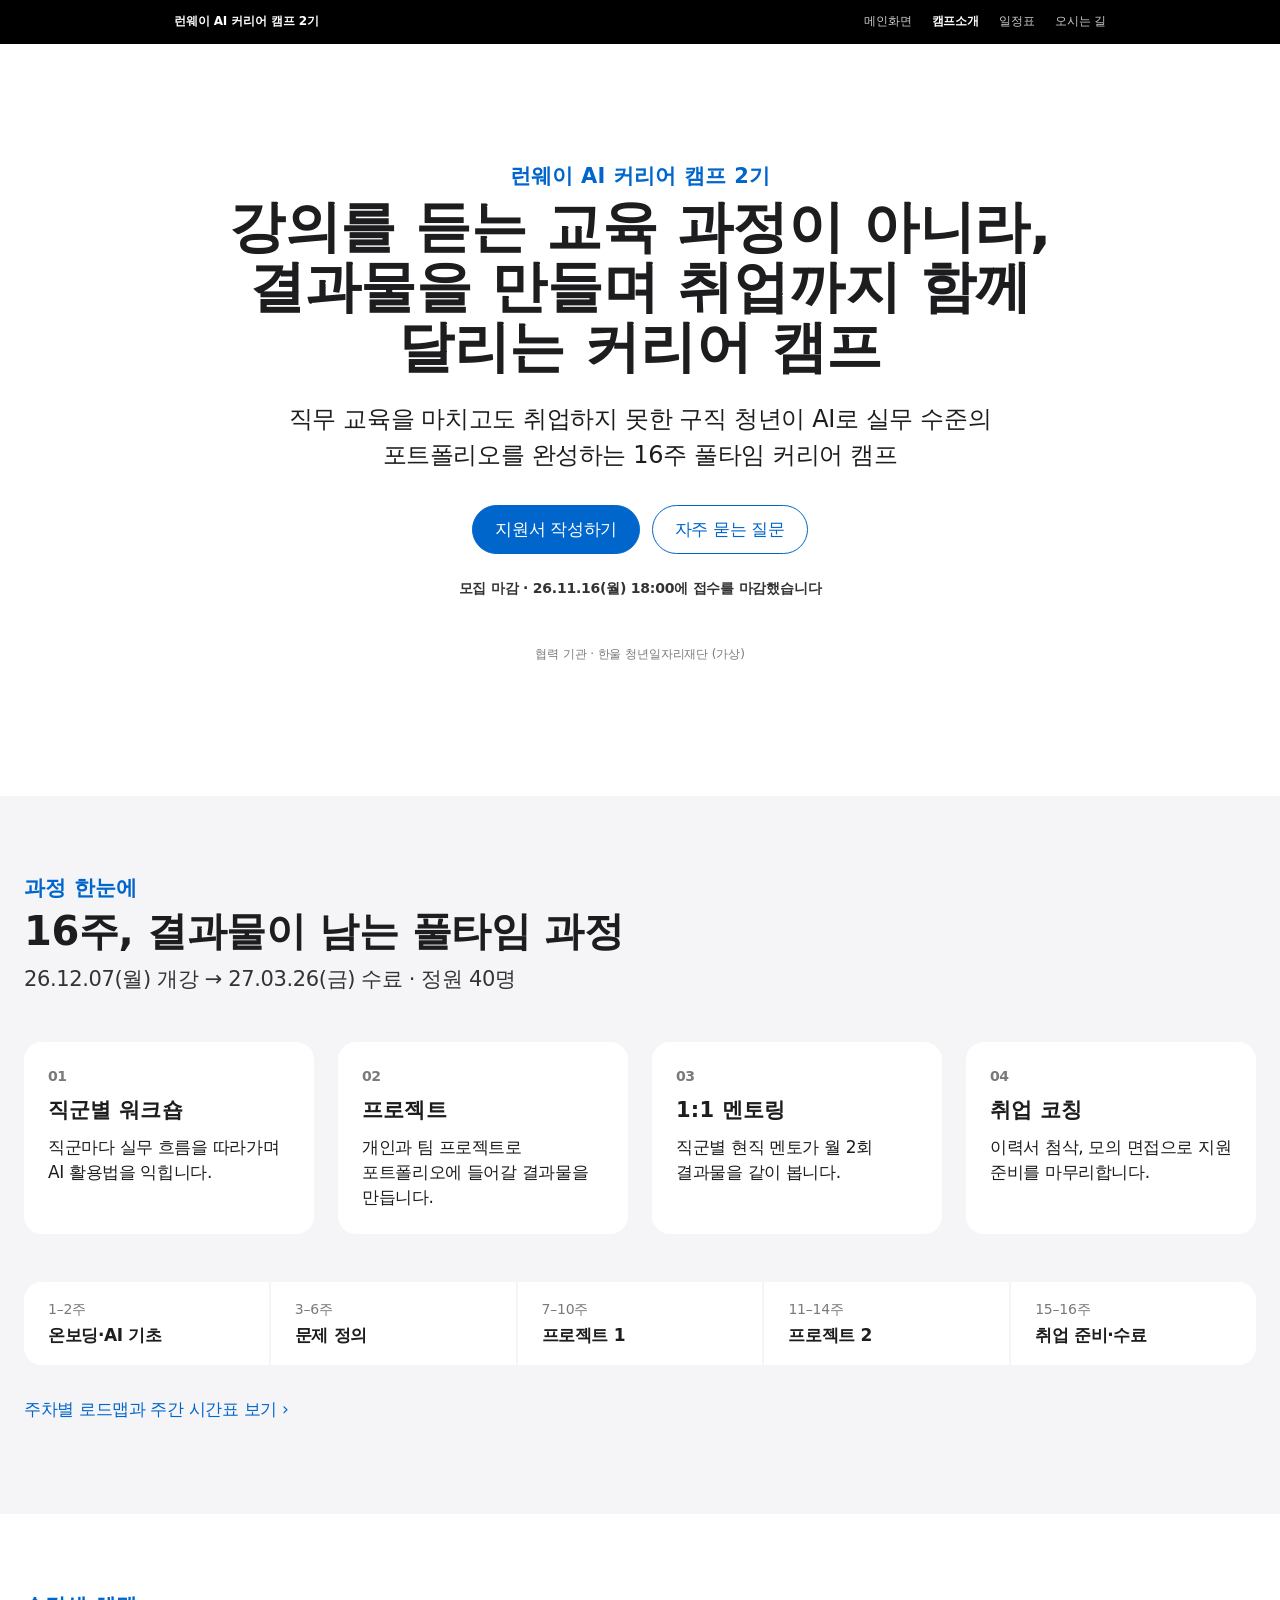
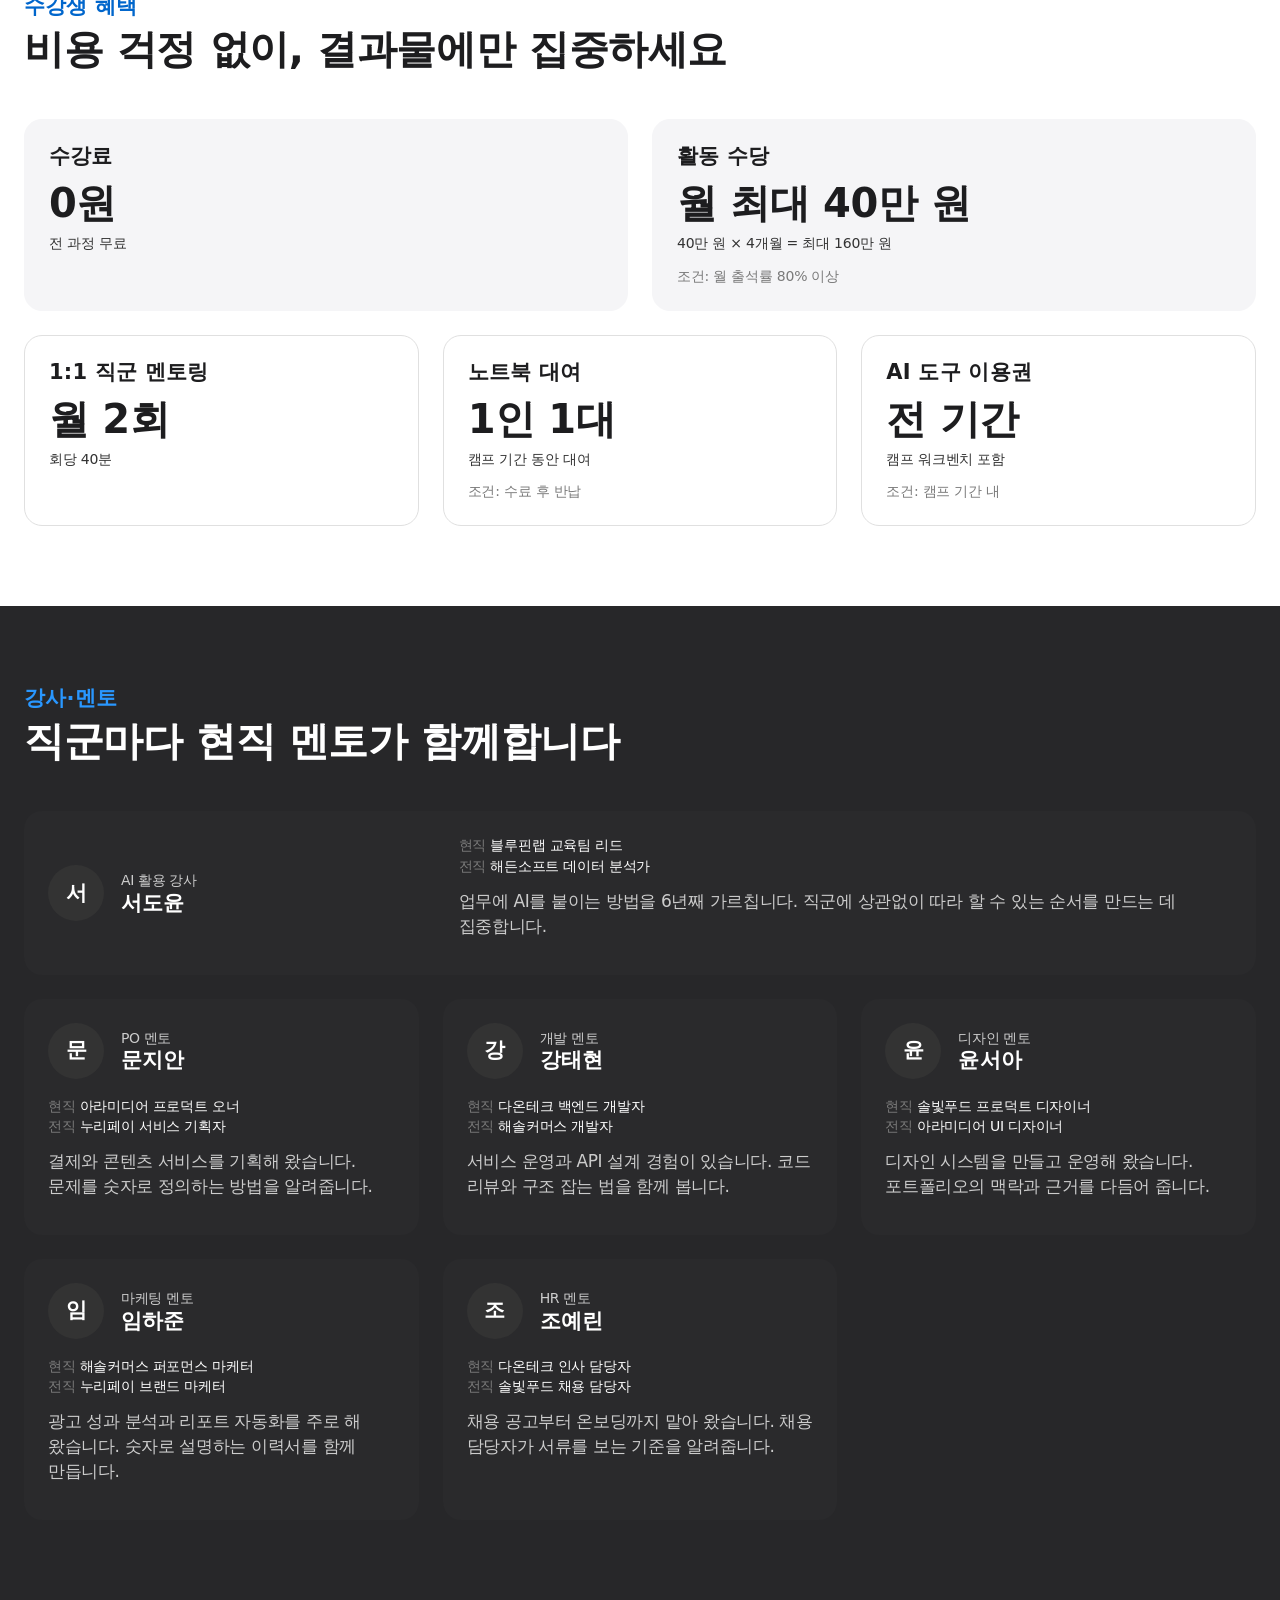
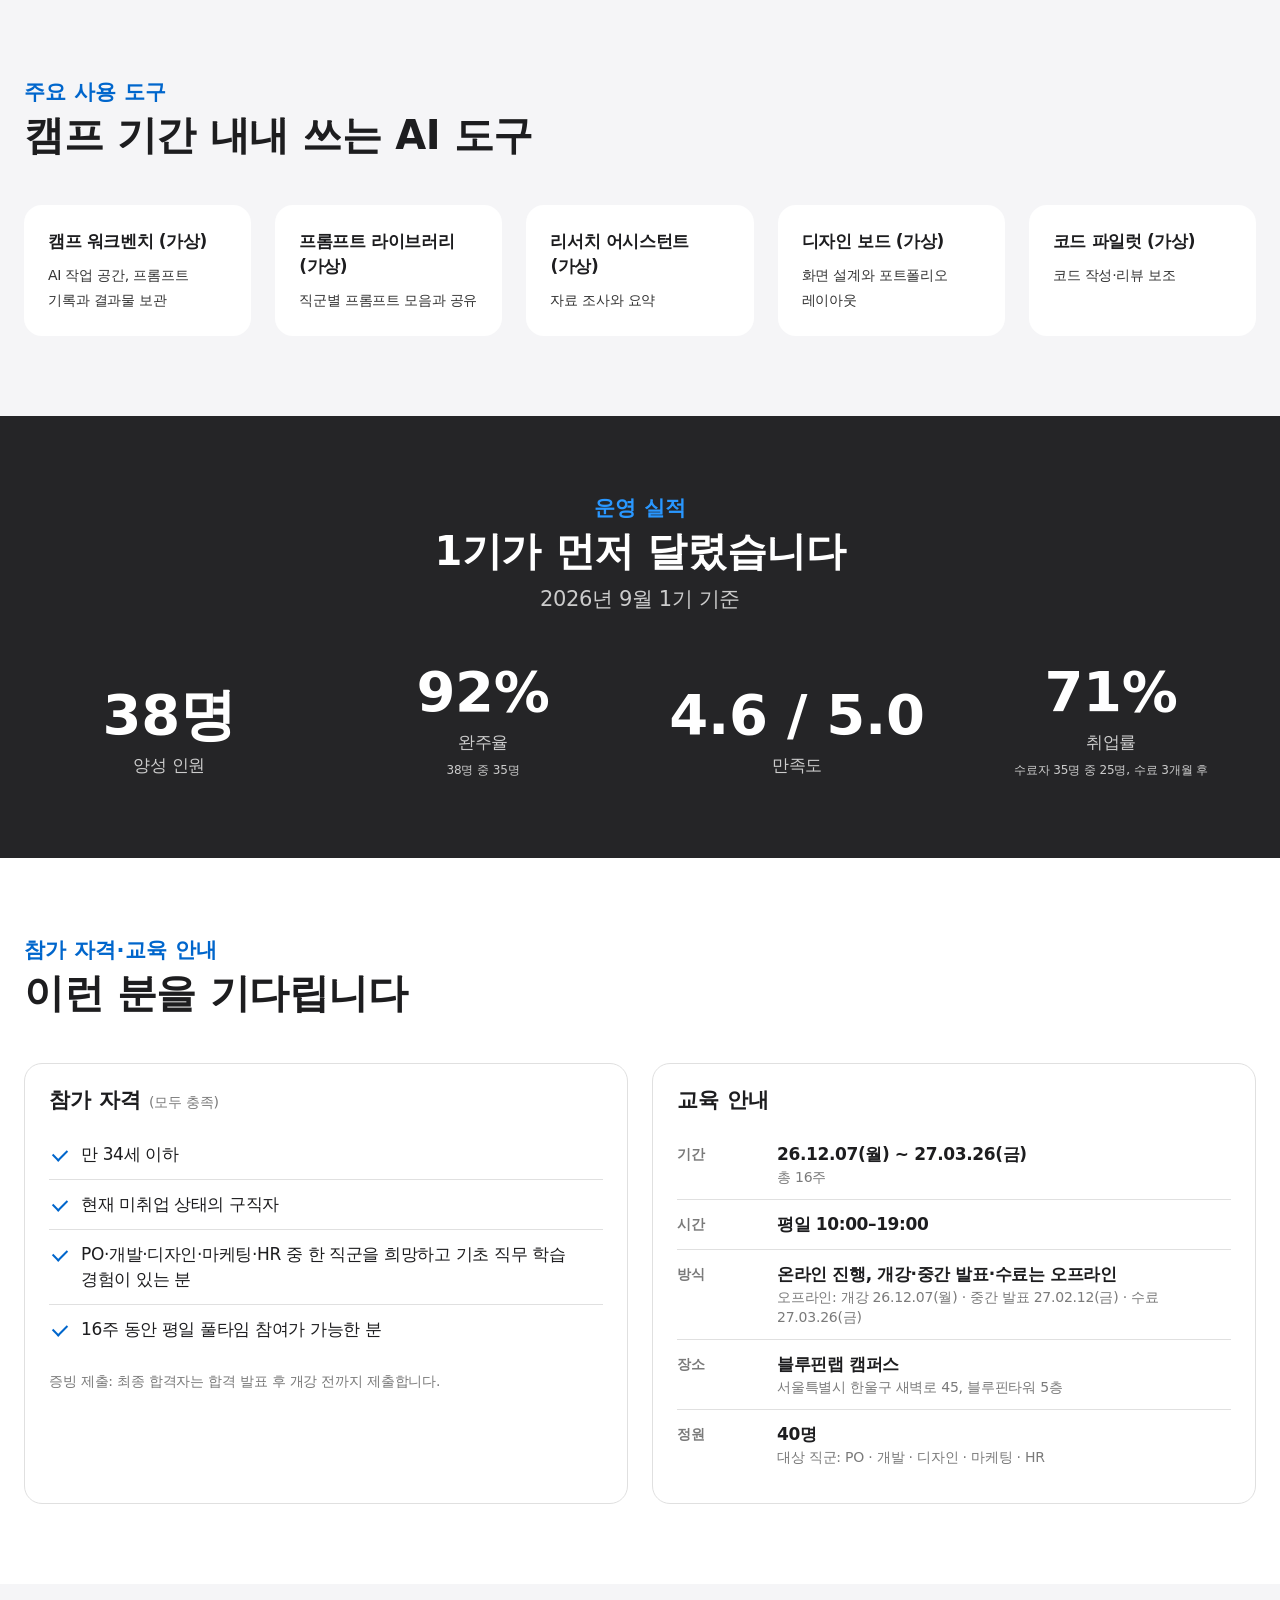
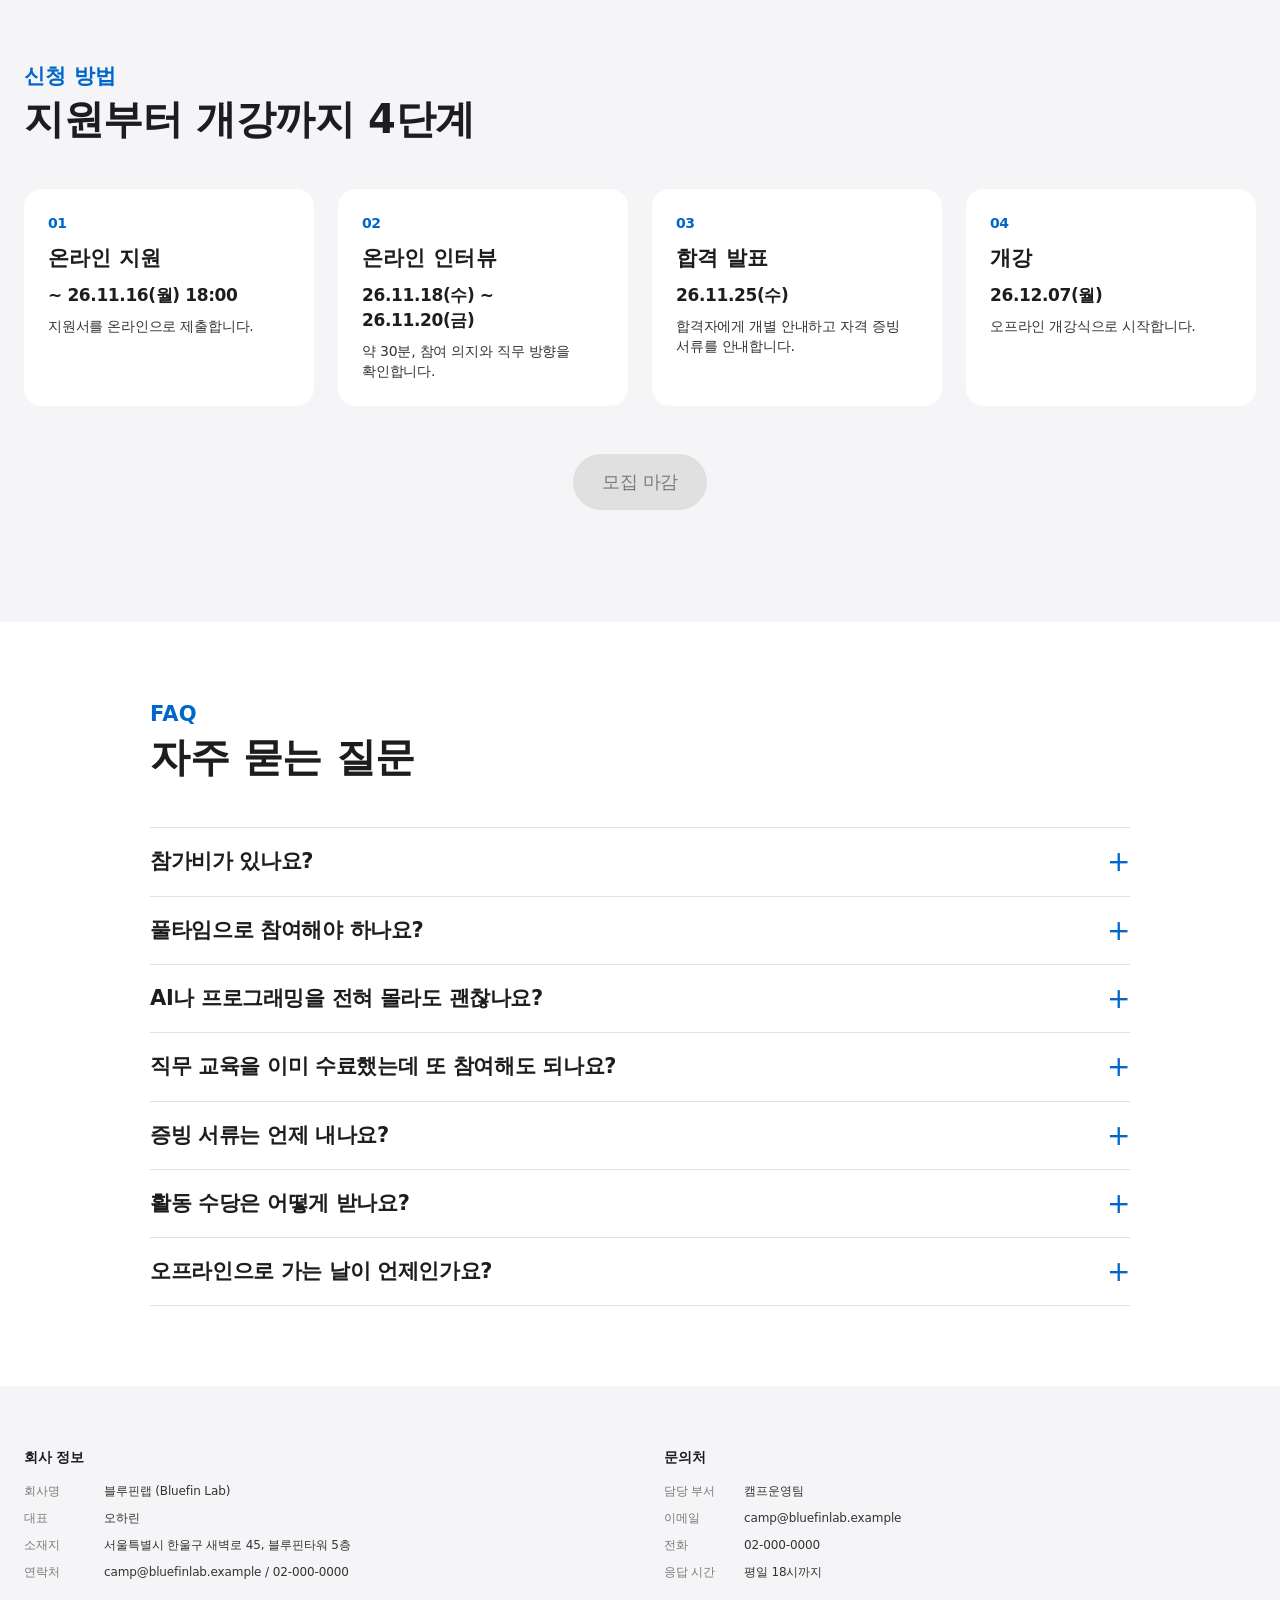
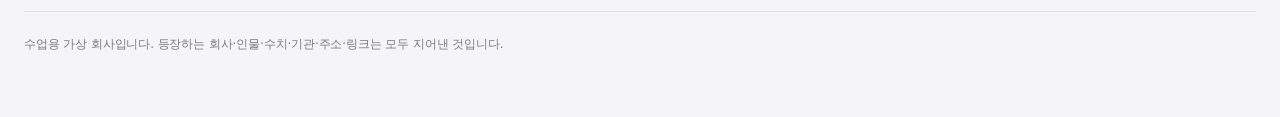
==== about/index.html @ 73a0c6b4 "feat: 캠프소개 페이지 추가 - about/index.html, css/about.css, js/about.js - 문구·날짜·숫자는 content/data.js(company" ====
<!doctype html>
<html lang="ko">
<head>
  <meta charset="utf-8">
  <meta name="viewport" content="width=device-width, initial-scale=1">
  <title>캠프소개 | 런웨이 AI 커리어 캠프 2기</title>
  <meta name="description" content="런웨이 AI 커리어 캠프 2기 소개: 과정, 혜택, 강사·멘토, 참가 자격, 신청 방법, FAQ">
  <link rel="stylesheet" href="css/about.css">
  <!-- 화면 값의 원천: docs/company.md → content/data.js -->
  <script src="../content/data.js" defer></script>
  <script src="js/about.js" defer></script>
</head>
<body>
  <a class="skip" href="#main">본문으로 건너뛰기</a>

  <header class="gnav">
    <nav class="gnav__inner" aria-label="주요 메뉴">
      <a class="gnav__brand" href="../index.html" data-bind="camp-title"></a>
      <button class="gnav__toggle" type="button" aria-expanded="false" aria-controls="gnav-links">메뉴</button>
      <ul class="gnav__links" id="gnav-links">
        <li><a href="../index.html">메인화면</a></li>
        <li><a href="index.html" aria-current="page">캠프소개</a></li>
        <li><a href="../schedule.html">일정표</a></li>
        <li><a href="../location/index.html">오시는 길</a></li>
      </ul>
    </nav>
  </header>

  <main id="main">
    <!-- 3. 캠프 개요: 캠프 정의 -->
    <section class="tile tile--light tile--center" id="camp" aria-labelledby="camp-heading">
      <div class="container">
        <p class="eyebrow" data-bind="camp-title"></p>
        <h1 id="camp-heading" data-bind="positioning"></h1>
        <p class="lead-airy" data-bind="definition"></p>
        <div class="actions actions--center">
          <a class="btn" href="#apply" data-bind="apply-label"></a>
          <a class="btn btn--ghost" href="#faq">자주 묻는 질문</a>
        </div>
        <p class="status" id="recruit-status" role="status"></p>
        <p class="partner">협력 기관 · <span data-bind="partner"></span></p>
      </div>
    </section>

    <!-- 과정 한눈에 -->
    <section class="tile tile--parchment" id="overview" aria-labelledby="overview-heading">
      <div class="container container--wide">
        <header class="section-head">
          <p class="eyebrow">과정 한눈에</p>
          <h2 id="overview-heading"><span data-bind="total-weeks"></span>, 결과물이 남는 풀타임 과정</h2>
          <p class="section-lead" data-bind="period"></p>
        </header>
        <div class="grid grid--4" id="overview-list"></div>
        <ol class="phase-strip" id="phase-list" aria-label="단계별 로드맵 요약"></ol>
        <p class="more"><a href="../schedule.html">주차별 로드맵과 주간 시간표 보기 ›</a></p>
      </div>
    </section>

    <!-- 7. 혜택 -->
    <section class="tile tile--light" id="benefits" aria-labelledby="benefits-heading">
      <div class="container container--wide">
        <header class="section-head">
          <p class="eyebrow">수강생 혜택</p>
          <h2 id="benefits-heading">비용 걱정 없이, 결과물에만 집중하세요</h2>
        </header>
        <div class="grid grid--benefits" id="benefit-list"></div>
      </div>
    </section>

    <!-- 8. 강사·멘토 -->
    <section class="tile tile--dark" id="people" aria-labelledby="people-heading">
      <div class="container container--wide">
        <header class="section-head">
          <p class="eyebrow">강사·멘토</p>
          <h2 id="people-heading">직군마다 현직 멘토가 함께합니다</h2>
        </header>
        <div class="grid grid--3" id="people-list"></div>
      </div>
    </section>

    <!-- (선택) 사용 도구 -->
    <section class="tile tile--parchment" id="tools" aria-labelledby="tools-heading">
      <div class="container container--wide">
        <header class="section-head">
          <p class="eyebrow">주요 사용 도구</p>
          <h2 id="tools-heading">캠프 기간 내내 쓰는 AI 도구</h2>
        </header>
        <ul class="tool-list" id="tool-list"></ul>
      </div>
    </section>

    <!-- (선택) 운영 실적 -->
    <section class="tile tile--dark tile--dark-3" id="stats" aria-labelledby="stats-heading">
      <div class="container container--wide">
        <header class="section-head section-head--center">
          <p class="eyebrow">운영 실적</p>
          <h2 id="stats-heading">1기가 먼저 달렸습니다</h2>
          <p class="section-lead" data-bind="stats-asof"></p>
        </header>
        <dl class="stats" id="stat-list"></dl>
      </div>
    </section>

    <!-- 9. 참가 자격·교육 안내 -->
    <section class="tile tile--light" id="eligibility" aria-labelledby="eligibility-heading">
      <div class="container container--wide">
        <header class="section-head">
          <p class="eyebrow">참가 자격·교육 안내</p>
          <h2 id="eligibility-heading">이런 분을 기다립니다</h2>
        </header>
        <div class="split">
          <article class="card card--line">
            <h3>참가 자격 <span class="caption">(모두 충족)</span></h3>
            <ul class="checklist" id="condition-list"></ul>
            <p class="caption" data-bind="proof"></p>
          </article>
          <article class="card card--line">
            <h3>교육 안내</h3>
            <dl class="info" id="info-list"></dl>
          </article>
        </div>
      </div>
    </section>

    <!-- 10. 신청 방법 -->
    <section class="tile tile--parchment" id="apply" aria-labelledby="apply-heading">
      <div class="container container--wide">
        <header class="section-head">
          <p class="eyebrow">신청 방법</p>
          <h2 id="apply-heading">지원부터 개강까지 4단계</h2>
        </header>
        <ol class="steps" id="step-list"></ol>
        <div class="actions actions--center">
          <a class="btn btn--large" href="#" id="apply-btn" data-bind="apply-label"></a>
        </div>
        <p class="note" id="apply-note" role="status" aria-live="polite"></p>
      </div>
    </section>

    <!-- 11. FAQ -->
    <section class="tile tile--light" id="faq" aria-labelledby="faq-heading">
      <div class="container">
        <header class="section-head">
          <p class="eyebrow">FAQ</p>
          <h2 id="faq-heading">자주 묻는 질문</h2>
        </header>
        <div class="faq" id="faq-list"></div>
      </div>
    </section>
  </main>

  <!-- 공통 푸터: 회사 정보 → 가상 고지 → 문의처 (company.md 2·1·11) -->
  <footer class="footer">
    <div class="container container--wide footer__grid">
      <section aria-labelledby="footer-company">
        <h2 class="footer__title" id="footer-company">회사 정보</h2>
        <dl class="footer__info" id="footer-company-list"></dl>
      </section>
      <section aria-labelledby="footer-contact">
        <h2 class="footer__title" id="footer-contact">문의처</h2>
        <dl class="footer__info" id="footer-contact-list"></dl>
      </section>
    </div>
    <div class="container container--wide">
      <p class="footer__notice" data-bind="notice"></p>
    </div>
  </footer>

  <noscript><p class="noscript">이 페이지는 JavaScript로 내용을 불러옵니다. 브라우저에서 JavaScript를 켜 주세요.</p></noscript>
</body>
</html>
---- about/css/about.css ----
/* 토큰: design/tokens.json (원천 DESIGN-apple.md) 값과 동일하게 유지 */
:root {
  --primary: #0066cc;
  --primary-focus: #0071e3;
  --primary-on-dark: #2997ff;
  --ink: #1d1d1f;
  --ink-muted-80: #333333;
  --ink-muted-48: #7a7a7a;
  --body-muted: #cccccc;
  --hairline: #e0e0e0;
  --canvas: #ffffff;
  --parchment: #f5f5f7;
  --pearl: #fafafc;
  --tile-dark: #272729;
  --tile-dark-2: #2a2a2c;
  --tile-dark-3: #252527;
  --black: #000000;
  --on-dark: #ffffff;

  --font-display: "SF Pro Display", system-ui, -apple-system, BlinkMacSystemFont, Pretendard, "Apple SD Gothic Neo", "Malgun Gothic", Inter, sans-serif;
  --font-text: "SF Pro Text", system-ui, -apple-system, BlinkMacSystemFont, Pretendard, "Apple SD Gothic Neo", "Malgun Gothic", Inter, sans-serif;

  --radius-sm: 8px;
  --radius-lg: 18px;
  --radius-pill: 9999px;

  --space-xxs: 4px;
  --space-xs: 8px;
  --space-sm: 12px;
  --space-md: 17px;
  --space-lg: 24px;
  --space-xl: 32px;
  --space-xxl: 48px;
  --space-section: 80px;

  --max: 980px;
  --max-wide: 1240px;
}

* { box-sizing: border-box; }

html { scroll-behavior: smooth; scroll-padding-top: 56px; }

body {
  margin: 0;
  font: 400 17px/1.47 var(--font-text);
  letter-spacing: -0.374px;
  color: var(--ink);
  background: var(--canvas);
  word-break: keep-all;
  -webkit-font-smoothing: antialiased;
}

h1, h2, h3 { font-family: var(--font-display); font-weight: 600; margin: 0 0 var(--space-sm); }
h1 { font-size: 56px; line-height: 1.07; letter-spacing: -0.28px; }
h2 { font-size: 40px; line-height: 1.1; letter-spacing: -0.374px; }
h3 { font-size: 21px; line-height: 1.19; letter-spacing: 0.231px; }
p { margin: 0 0 var(--space-sm); }
ul, ol, dl { margin: 0; padding: 0; }
a { color: var(--primary); }

:focus-visible { outline: 2px solid var(--primary-focus); outline-offset: 2px; }

.skip { position: absolute; left: -9999px; top: 0; z-index: 20; padding: var(--space-xs) var(--space-md); background: var(--canvas); }
.skip:focus { left: var(--space-xs); top: var(--space-xs); }

/* 글로벌 내비 */
.gnav { background: var(--black); height: 44px; position: sticky; top: 0; z-index: 10; }
.gnav__inner { max-width: var(--max); height: 100%; margin: 0 auto; padding: 0 var(--space-lg); display: flex; align-items: center; justify-content: space-between; }
.gnav__brand { color: var(--on-dark); text-decoration: none; font-size: 12px; font-weight: 600; letter-spacing: -0.12px; display: inline-flex; align-items: center; min-height: 44px; }
.gnav__links { list-style: none; display: flex; gap: 20px; }
.gnav__links a { color: var(--on-dark); text-decoration: none; font-size: 12px; letter-spacing: -0.12px; display: inline-flex; align-items: center; min-height: 44px; opacity: 0.8; }
.gnav__links a[aria-current="page"] { opacity: 1; font-weight: 600; }
.gnav__toggle { display: none; background: none; border: 0; color: var(--on-dark); font: inherit; font-size: 12px; min-height: 44px; padding: 0 var(--space-xxs); cursor: pointer; }

/* 타일: 색 변화가 곧 섹션 구분선 */
.tile { padding: var(--space-section) var(--space-lg); }
.tile--light { background: var(--canvas); }
.tile--parchment { background: var(--parchment); }
.tile--dark { background: var(--tile-dark); color: var(--on-dark); }
.tile--dark-3 { background: var(--tile-dark-3); }
.tile--dark a { color: var(--primary-on-dark); }
.tile--dark p, .tile--dark .caption { color: var(--body-muted); }
.tile--center { text-align: center; }
.container { max-width: var(--max); margin: 0 auto; }
.container--wide { max-width: var(--max-wide); }

.eyebrow { font-size: 21px; font-weight: 600; line-height: 1.19; letter-spacing: 0.231px; color: var(--primary); margin-bottom: var(--space-xs); }
.tile--dark .eyebrow { color: var(--primary-on-dark); }
.lead-airy { font-size: 24px; font-weight: 300; line-height: 1.5; max-width: 760px; margin: var(--space-lg) auto var(--space-xl); }
.section-head { margin-bottom: var(--space-xxl); max-width: 760px; }
.section-head--center { margin-left: auto; margin-right: auto; text-align: center; }
.section-lead { font-size: 21px; line-height: 1.38; color: var(--ink-muted-80); margin-top: var(--space-sm); }
.caption { font-size: 14px; line-height: 1.43; letter-spacing: -0.224px; color: var(--ink-muted-48); font-weight: 400; }

/* 히어로 */
#camp { padding-top: 120px; padding-bottom: 120px; }
#camp h1 { max-width: 860px; margin-left: auto; margin-right: auto; }
.status { margin-top: var(--space-lg); font-size: 14px; font-weight: 600; letter-spacing: -0.224px; color: var(--ink-muted-80); min-height: 20px; }
.status strong { color: var(--primary); }
.partner { margin-top: var(--space-xxl); font-size: 12px; letter-spacing: -0.12px; color: var(--ink-muted-48); }

/* 버튼 */
.actions { display: flex; flex-wrap: wrap; gap: var(--space-sm); }
.actions--center { justify-content: center; }
.btn { display: inline-flex; align-items: center; justify-content: center; min-height: 44px; padding: 11px 22px; border: 1px solid var(--primary); border-radius: var(--radius-pill); background: var(--primary); color: var(--on-dark); font: inherit; text-decoration: none; cursor: pointer; transition: transform 0.1s; }
.btn--ghost { background: transparent; color: var(--primary); }
.btn--large { font-size: 18px; font-weight: 300; padding: 14px 28px; }
.btn:active { transform: scale(0.95); }
.btn[aria-disabled="true"] { background: var(--hairline); border-color: var(--hairline); color: var(--ink-muted-48); pointer-events: none; }
.note { margin: var(--space-sm) 0 0; text-align: center; font-size: 14px; color: var(--ink-muted-48); min-height: 20px; }
.more { margin-top: var(--space-xl); }
.more a { text-decoration: none; }

/* 그리드·카드 (그림자 없음, 헤어라인만) */
.grid { display: grid; gap: var(--space-lg); }
.grid--4 { grid-template-columns: repeat(4, 1fr); }
.grid--3 { grid-template-columns: repeat(3, 1fr); }
.grid--benefits { grid-template-columns: repeat(6, 1fr); }
.grid--benefits > :nth-child(-n+2) { grid-column: span 3; }
.grid--benefits > :nth-child(n+3) { grid-column: span 2; }
.card { background: var(--canvas); border-radius: var(--radius-lg); padding: var(--space-lg); }
.card--line { border: 1px solid var(--hairline); }
.card p:last-child { margin-bottom: 0; }
.card__num { display: block; font-size: 14px; font-weight: 600; color: var(--ink-muted-48); margin-bottom: var(--space-sm); }

/* 과정 한눈에: 단계 요약 */
.phase-strip { list-style: none; display: grid; grid-template-columns: repeat(5, 1fr); gap: 2px; margin-top: var(--space-xxl); border-radius: var(--radius-lg); overflow: hidden; }
.phase-strip li { background: var(--canvas); padding: var(--space-md) var(--space-lg); }
.phase-strip .caption { display: block; margin-bottom: var(--space-xxs); }
.phase-strip strong { font-weight: 600; }

/* 혜택 */
.benefit__value { font-family: var(--font-display); font-size: 40px; font-weight: 600; line-height: 1.1; letter-spacing: -0.374px; margin: var(--space-xs) 0; }
.benefit__calc { font-size: 14px; letter-spacing: -0.224px; color: var(--ink-muted-80); }
.benefit--feature { background: var(--parchment); border-color: var(--parchment); }

/* 강사·멘토 */
.person { background: var(--tile-dark-2); border-radius: var(--radius-lg); padding: var(--space-lg); }
.person__head { display: flex; align-items: center; gap: var(--space-md); margin-bottom: var(--space-md); }
.avatar { flex: none; width: 56px; height: 56px; border-radius: 50%; display: grid; place-items: center; background: var(--ink-muted-80); color: var(--on-dark); font-size: 21px; font-weight: 600; }
.person h3 { margin: 0; }
.person__role { font-size: 14px; color: var(--primary-on-dark); margin: 0; }
.person dl { font-size: 14px; letter-spacing: -0.224px; margin-bottom: var(--space-sm); }
.person dt { display: inline; color: var(--ink-muted-48); }
.person dd { display: inline; margin: 0 0 0 var(--space-xxs); color: var(--on-dark); }
.person dd::after { content: ""; display: block; }
.person--lead { grid-column: 1 / -1; display: grid; grid-template-columns: 1fr 2fr; gap: var(--space-lg); align-items: center; }
.person--lead .person__head { margin-bottom: 0; }

/* 사용 도구 */
.tool-list { list-style: none; display: grid; grid-template-columns: repeat(5, 1fr); gap: var(--space-lg); }
.tool-list li { background: var(--canvas); border-radius: var(--radius-lg); padding: var(--space-lg); }
.tool-list strong { display: block; font-weight: 600; margin-bottom: var(--space-xs); }
.tool-list span { font-size: 14px; letter-spacing: -0.224px; color: var(--ink-muted-80); }

/* 운영 실적 */
.stats { display: grid; grid-template-columns: repeat(4, 1fr); gap: var(--space-lg); text-align: center; }
.stats div { display: flex; flex-direction: column-reverse; gap: var(--space-xs); }
.stats dt { font-size: 17px; color: var(--body-muted); }
.stats dd { margin: 0; font-family: var(--font-display); font-size: 56px; font-weight: 600; line-height: 1.07; letter-spacing: -0.28px; }
.stats .caption { display: block; font-family: var(--font-text); font-size: 12px; line-height: 1.3; letter-spacing: -0.12px; color: var(--body-muted); margin-top: var(--space-xs); }

/* 참가 자격·교육 안내 */
.split { display: grid; grid-template-columns: 1fr 1fr; gap: var(--space-lg); }
.checklist { list-style: none; margin: var(--space-md) 0; }
.checklist li { position: relative; padding: var(--space-sm) 0 var(--space-sm) 32px; border-top: 1px solid var(--hairline); }
.checklist li:first-child { border-top: 0; }
.checklist li::before { content: ""; position: absolute; left: 4px; top: 19px; width: 12px; height: 7px; border-left: 2px solid var(--primary); border-bottom: 2px solid var(--primary); transform: rotate(-45deg); }
.info { margin-top: var(--space-md); }
.info div { display: grid; grid-template-columns: 88px 1fr; gap: var(--space-sm); padding: var(--space-sm) 0; border-top: 1px solid var(--hairline); }
.info div:first-child { border-top: 0; }
.info dt { font-size: 14px; font-weight: 600; letter-spacing: -0.224px; color: var(--ink-muted-48); padding-top: 2px; }
.info dd { margin: 0; font-weight: 600; }
.info .caption { display: block; font-weight: 400; }

/* 신청 방법 */
.steps { list-style: none; display: grid; grid-template-columns: repeat(4, 1fr); gap: var(--space-lg); margin-bottom: var(--space-xxl); counter-reset: step; }
.steps li { background: var(--canvas); border-radius: var(--radius-lg); padding: var(--space-lg); counter-increment: step; }
.steps li::before { content: counter(step, decimal-leading-zero); display: block; font-size: 14px; font-weight: 600; color: var(--primary); margin-bottom: var(--space-sm); }
.steps time { display: block; font-weight: 600; margin: var(--space-xxs) 0 var(--space-xs); }
.steps p { font-size: 14px; letter-spacing: -0.224px; color: var(--ink-muted-80); margin: 0; }

/* FAQ 아코디언 */
.faq details { border-bottom: 1px solid var(--hairline); }
.faq details:first-child { border-top: 1px solid var(--hairline); }
.faq summary { list-style: none; cursor: pointer; display: flex; justify-content: space-between; align-items: center; gap: var(--space-md); min-height: 44px; padding: var(--space-md) 0; font-size: 21px; font-weight: 600; line-height: 1.19; }
.faq summary::-webkit-details-marker { display: none; }
.faq summary::after { content: "+"; flex: none; font-size: 28px; font-weight: 300; color: var(--primary); transition: transform 0.2s; }
.faq details[open] summary::after { transform: rotate(45deg); }
.faq p { padding: 0 var(--space-xxl) var(--space-lg) 0; color: var(--ink-muted-80); margin: 0; }

/* 푸터 */
.footer { background: var(--parchment); color: var(--ink-muted-80); padding: 64px var(--space-lg); font-size: 12px; letter-spacing: -0.12px; }
.footer__grid { display: grid; grid-template-columns: 1fr 1fr; gap: var(--space-xxl); padding-bottom: var(--space-lg); border-bottom: 1px solid var(--hairline); }
.footer__title { font-family: var(--font-text); font-size: 14px; font-weight: 600; letter-spacing: -0.224px; color: var(--ink); margin-bottom: var(--space-sm); }
.footer__info div { display: grid; grid-template-columns: 72px 1fr; gap: var(--space-xs); padding: var(--space-xxs) 0; line-height: 1.6; }
.footer__info dt { color: var(--ink-muted-48); }
.footer__info dd { margin: 0; }
.footer__notice { margin: var(--space-lg) 0 0; color: var(--ink-muted-48); }

.noscript { padding: var(--space-lg); text-align: center; }

/* 반응형: tablet ≤ 833 · phone ≤ 640 */
@media (max-width: 1068px) {
  h1 { font-size: 40px; }
  .grid--4, .stats { grid-template-columns: repeat(2, 1fr); }
  .grid--3 { grid-template-columns: repeat(2, 1fr); }
  .tool-list { grid-template-columns: repeat(3, 1fr); }
  .steps { grid-template-columns: repeat(2, 1fr); }
  .stats { row-gap: var(--space-xxl); }
}
@media (max-width: 833px) {
  .gnav { height: auto; }
  .gnav__inner { flex-wrap: wrap; }
  .gnav__toggle { display: block; }
  .gnav__links { display: none; width: 100%; flex-direction: column; gap: 0; padding-bottom: var(--space-xs); }
  .gnav__links.is-open { display: flex; }
  .phase-strip { grid-template-columns: 1fr; }
  .grid--benefits { grid-template-columns: 1fr 1fr; }
  .grid--benefits > :nth-child(n) { grid-column: span 1; }
  .split, .footer__grid { grid-template-columns: 1fr; }
  .person--lead { grid-template-columns: 1fr; }
}
@media (max-width: 640px) {
  .tile { padding: var(--space-xxl) 16px; }
  #camp { padding-top: 64px; padding-bottom: 64px; }
  h1 { font-size: 34px; }
  h2 { font-size: 28px; }
  .lead-airy { font-size: 19px; }
  .eyebrow, .section-lead { font-size: 17px; }
  .grid--4, .grid--3, .grid--benefits, .tool-list, .steps { grid-template-columns: 1fr; }
  .stats dd { font-size: 40px; }
  .faq summary { font-size: 17px; }
  .faq p { padding-right: 0; }
  .footer { padding: var(--space-xxl) 16px; }
}
@media (max-width: 419px) {
  h1 { font-size: 28px; }
  .stats { grid-template-columns: 1fr; }
}

@media (prefers-reduced-motion: reduce) {
  html { scroll-behavior: auto; }
  * { transition: none !important; }
}
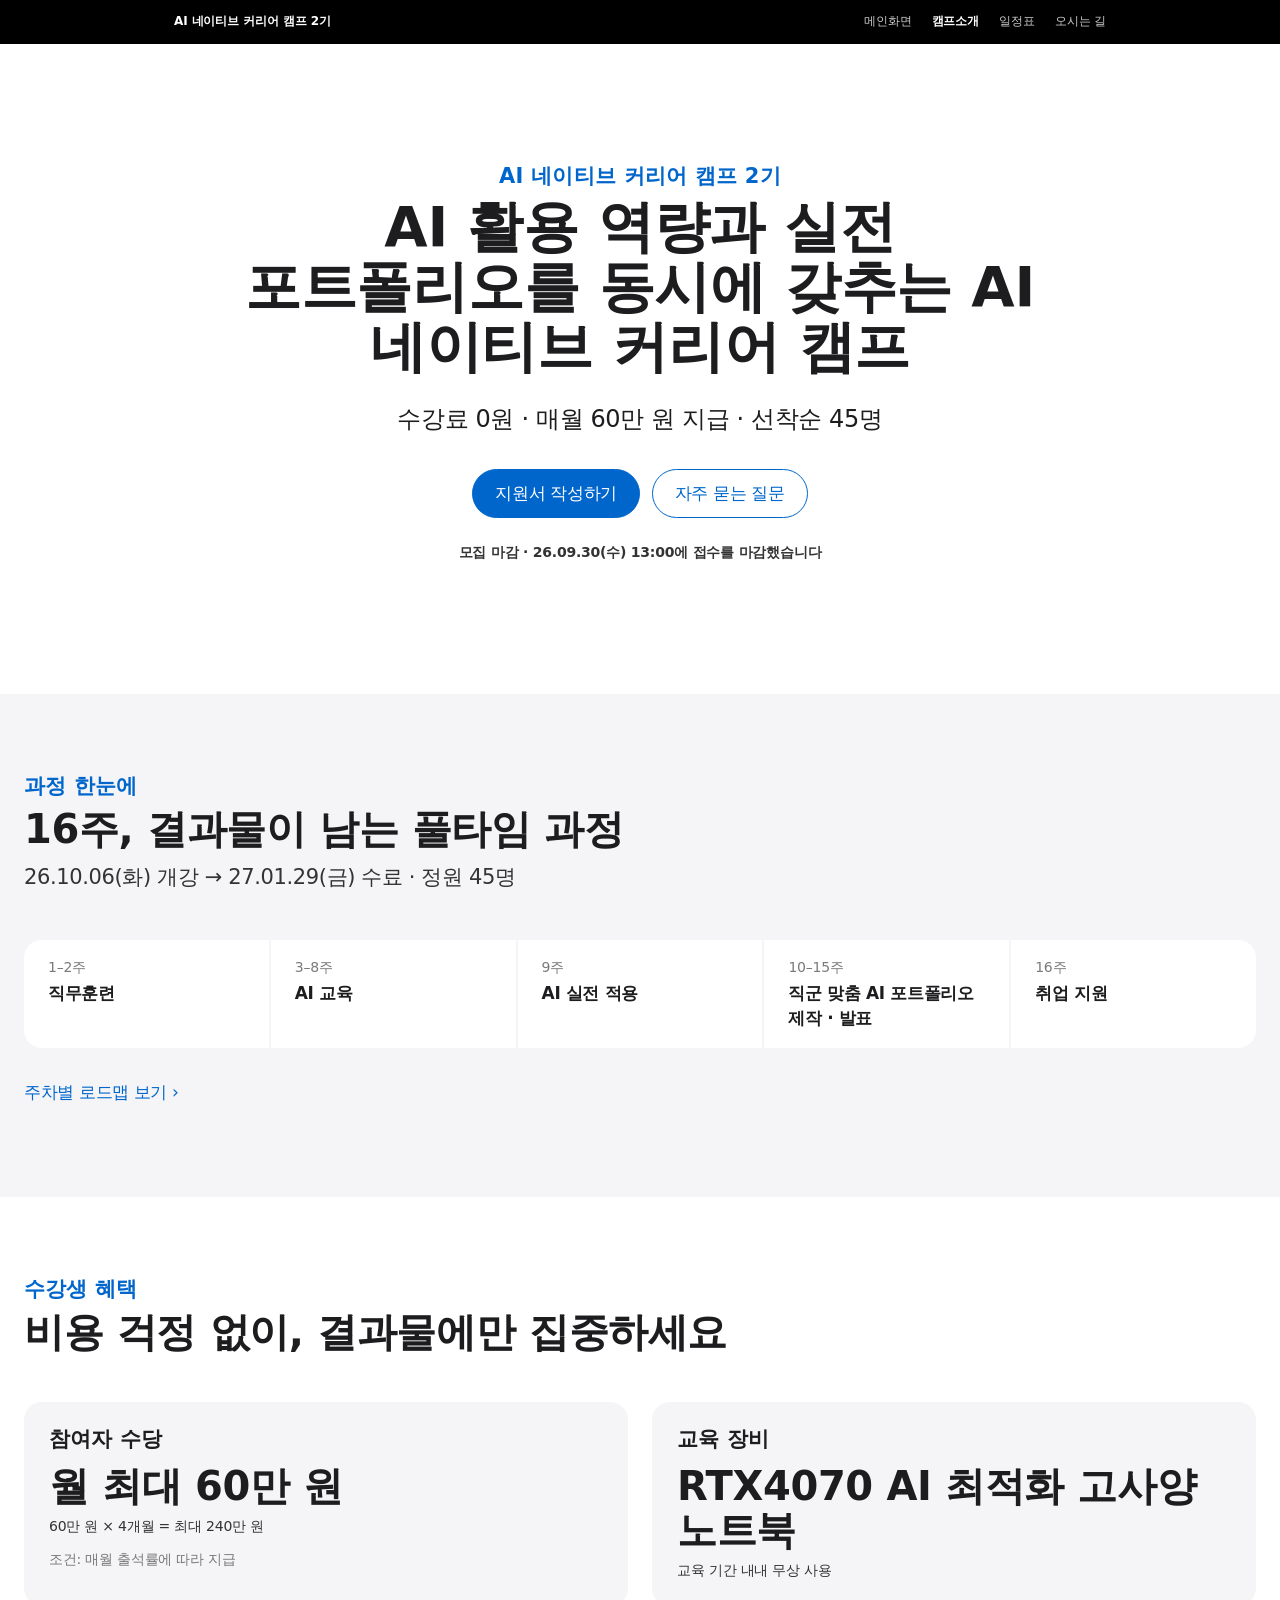
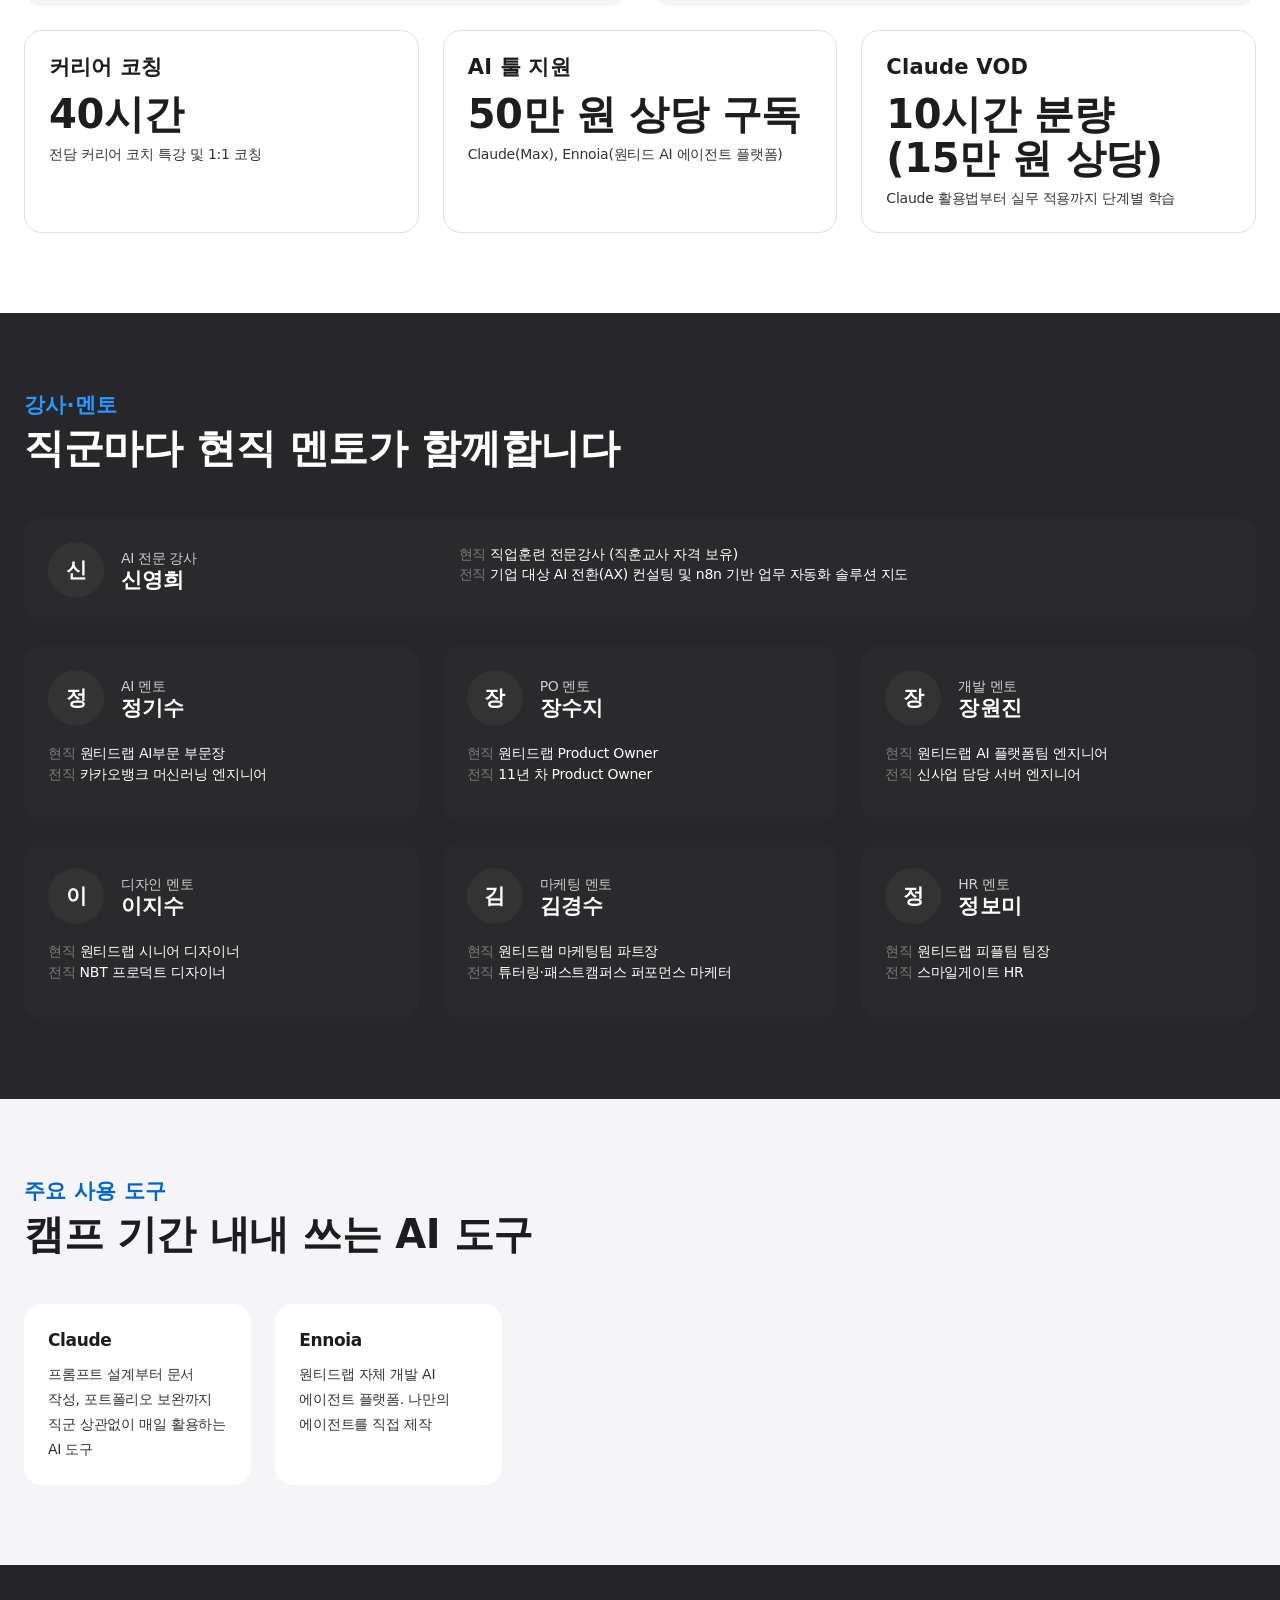
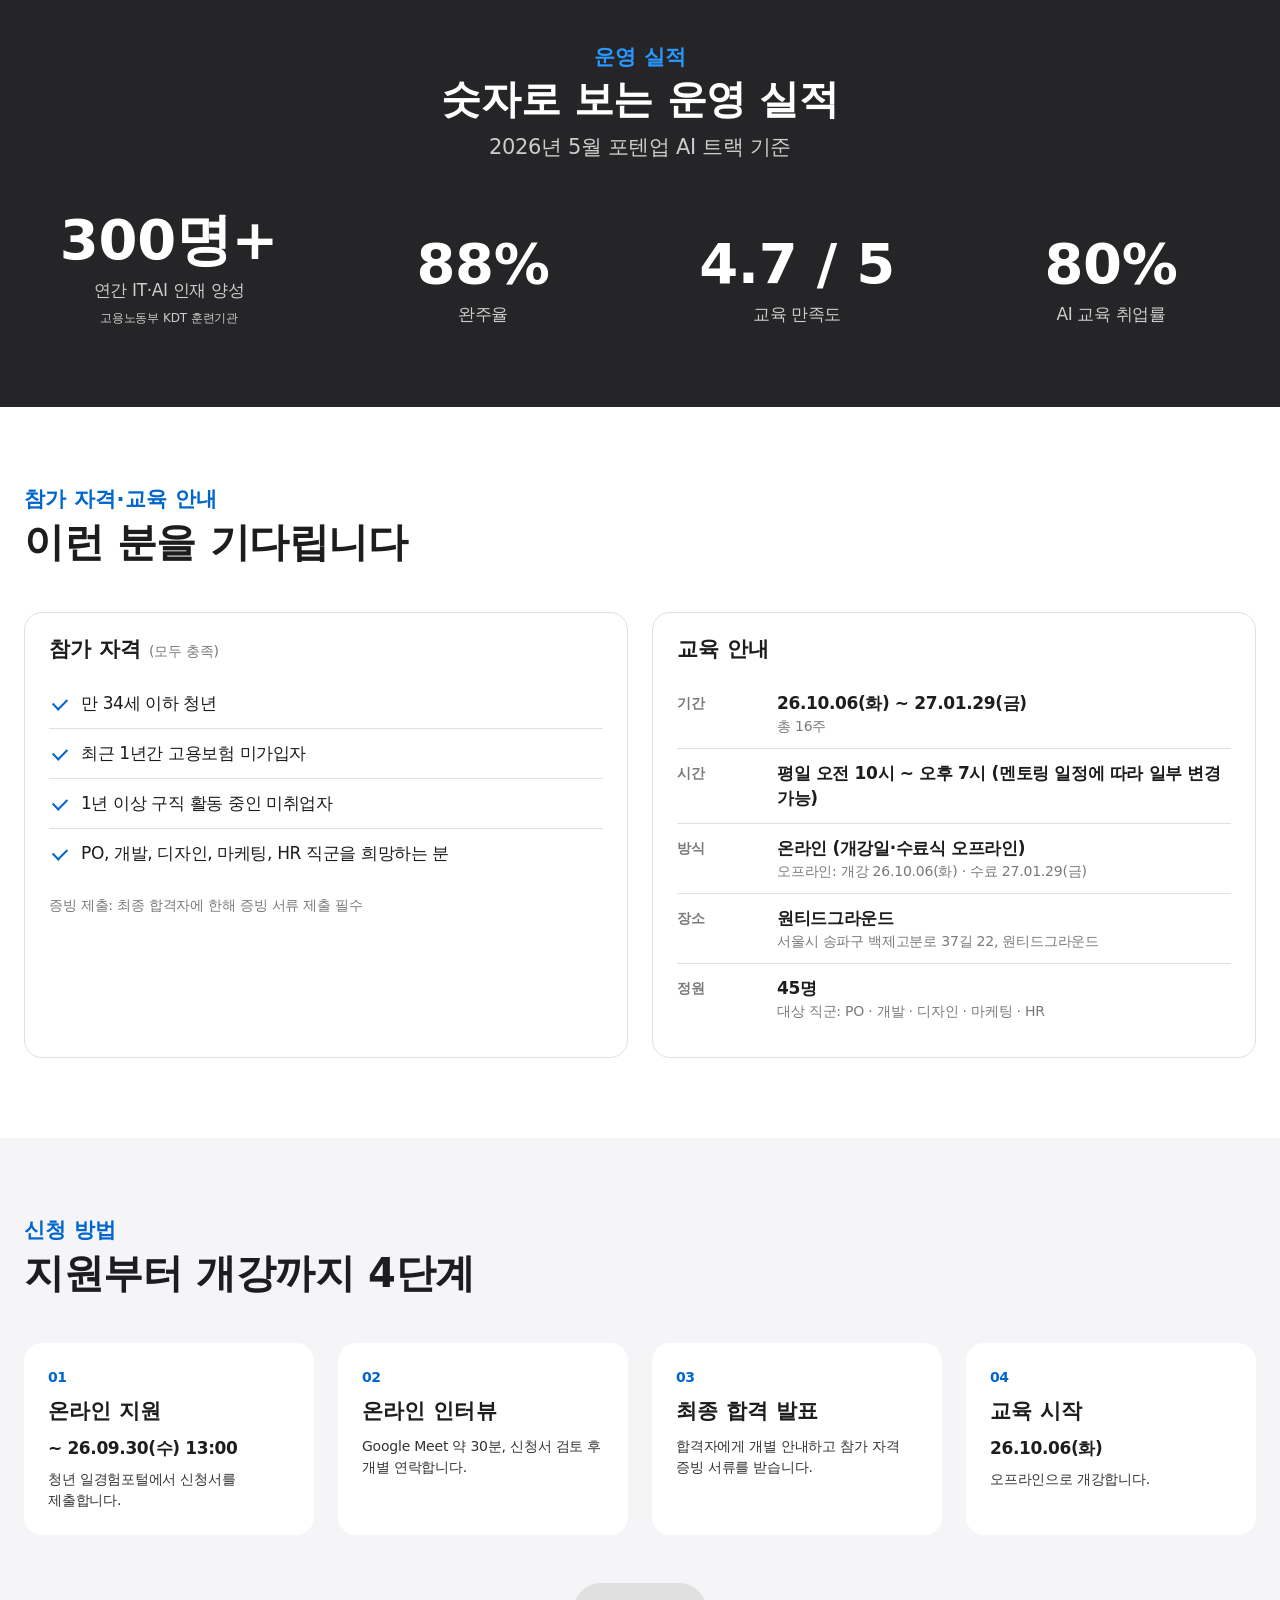
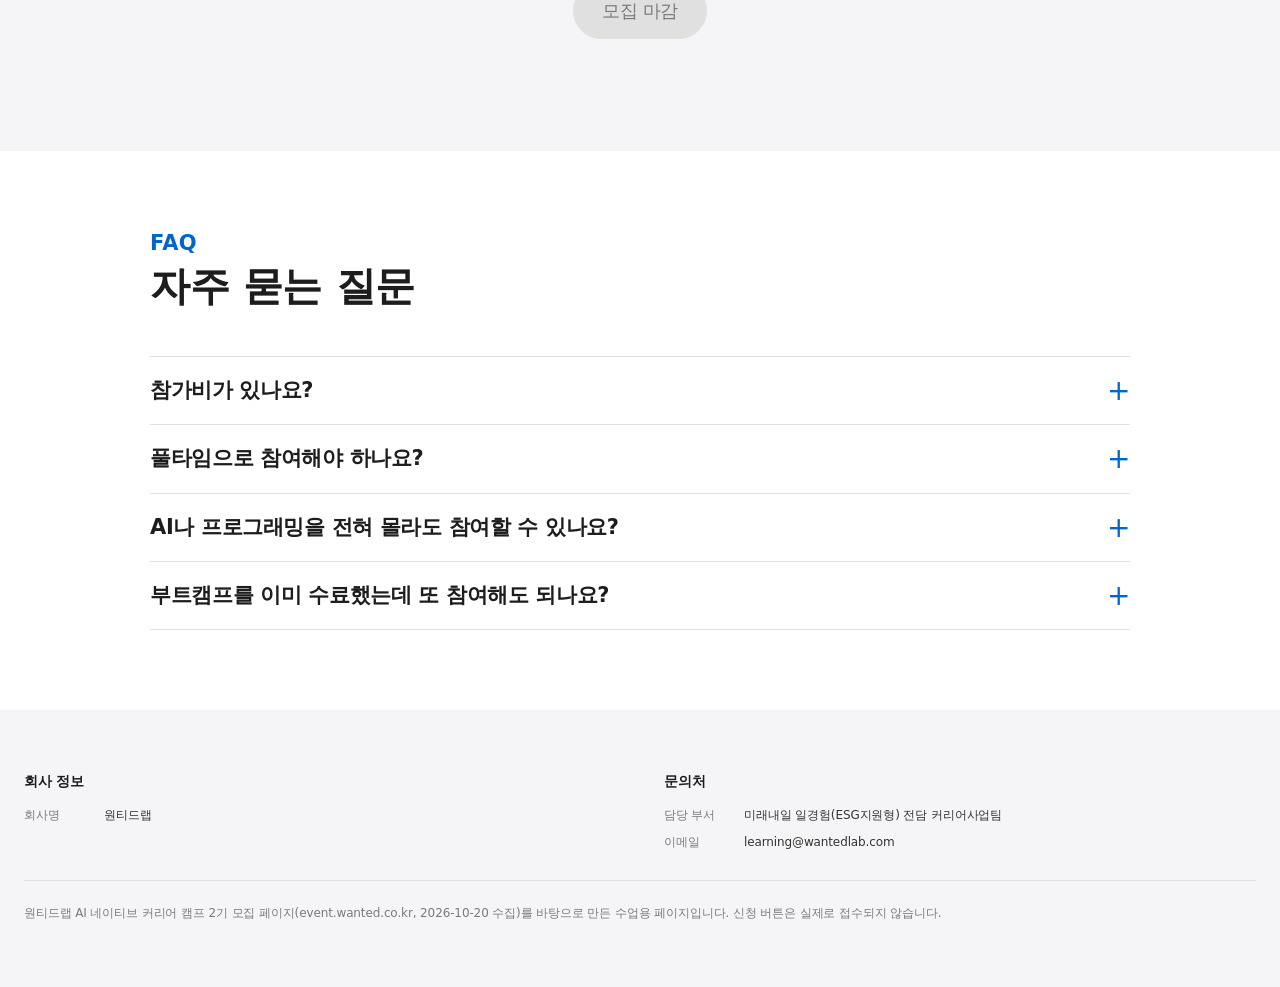
==== commit 105ed2fa: "Update pages with Wanted camp details Replace fictional camp content with AI Native Career Camp 2 de" ====
--- a/about/index.html
+++ b/about/index.html
@@ -3,8 +3,8 @@
 <head>
   <meta charset="utf-8">
   <meta name="viewport" content="width=device-width, initial-scale=1">
-  <title>캠프소개 | 런웨이 AI 커리어 캠프 2기</title>
-  <meta name="description" content="런웨이 AI 커리어 캠프 2기 소개: 과정, 혜택, 강사·멘토, 참가 자격, 신청 방법, FAQ">
+  <title>캠프소개 | AI 네이티브 커리어 캠프 2기</title>
+  <meta name="description" content="AI 네이티브 커리어 캠프 2기 소개: 과정, 혜택, 강사·멘토, 참가 자격, 신청 방법, FAQ">
   <link rel="stylesheet" href="css/about.css">
   <!-- 화면 값의 원천: docs/company.md → content/data.js -->
   <script src="../content/data.js" defer></script>
@@ -20,7 +20,7 @@
       <ul class="gnav__links" id="gnav-links">
         <li><a href="../index.html">메인화면</a></li>
         <li><a href="index.html" aria-current="page">캠프소개</a></li>
-        <li><a href="../schedule.html">일정표</a></li>
+        <li><a href="../dayoff/index.html">일정표</a></li>
         <li><a href="../location/index.html">오시는 길</a></li>
       </ul>
     </nav>
@@ -31,14 +31,13 @@
     <section class="tile tile--light tile--center" id="camp" aria-labelledby="camp-heading">
       <div class="container">
         <p class="eyebrow" data-bind="camp-title"></p>
-        <h1 id="camp-heading" data-bind="positioning"></h1>
-        <p class="lead-airy" data-bind="definition"></p>
+        <h1 id="camp-heading" data-bind="definition"></h1>
+        <p class="lead-airy" data-bind="tagline"></p>
         <div class="actions actions--center">
           <a class="btn" href="#apply" data-bind="apply-label"></a>
           <a class="btn btn--ghost" href="#faq">자주 묻는 질문</a>
         </div>
         <p class="status" id="recruit-status" role="status"></p>
-        <p class="partner">협력 기관 · <span data-bind="partner"></span></p>
       </div>
     </section>
 
@@ -50,9 +49,8 @@
           <h2 id="overview-heading"><span data-bind="total-weeks"></span>, 결과물이 남는 풀타임 과정</h2>
           <p class="section-lead" data-bind="period"></p>
         </header>
-        <div class="grid grid--4" id="overview-list"></div>
         <ol class="phase-strip" id="phase-list" aria-label="단계별 로드맵 요약"></ol>
-        <p class="more"><a href="../schedule.html">주차별 로드맵과 주간 시간표 보기 ›</a></p>
+        <p class="more"><a href="../dayoff/index.html">주차별 로드맵 보기 ›</a></p>
       </div>
     </section>
 
@@ -94,7 +92,7 @@
       <div class="container container--wide">
         <header class="section-head section-head--center">
           <p class="eyebrow">운영 실적</p>
-          <h2 id="stats-heading">1기가 먼저 달렸습니다</h2>
+          <h2 id="stats-heading">숫자로 보는 운영 실적</h2>
           <p class="section-lead" data-bind="stats-asof"></p>
         </header>
         <dl class="stats" id="stat-list"></dl>
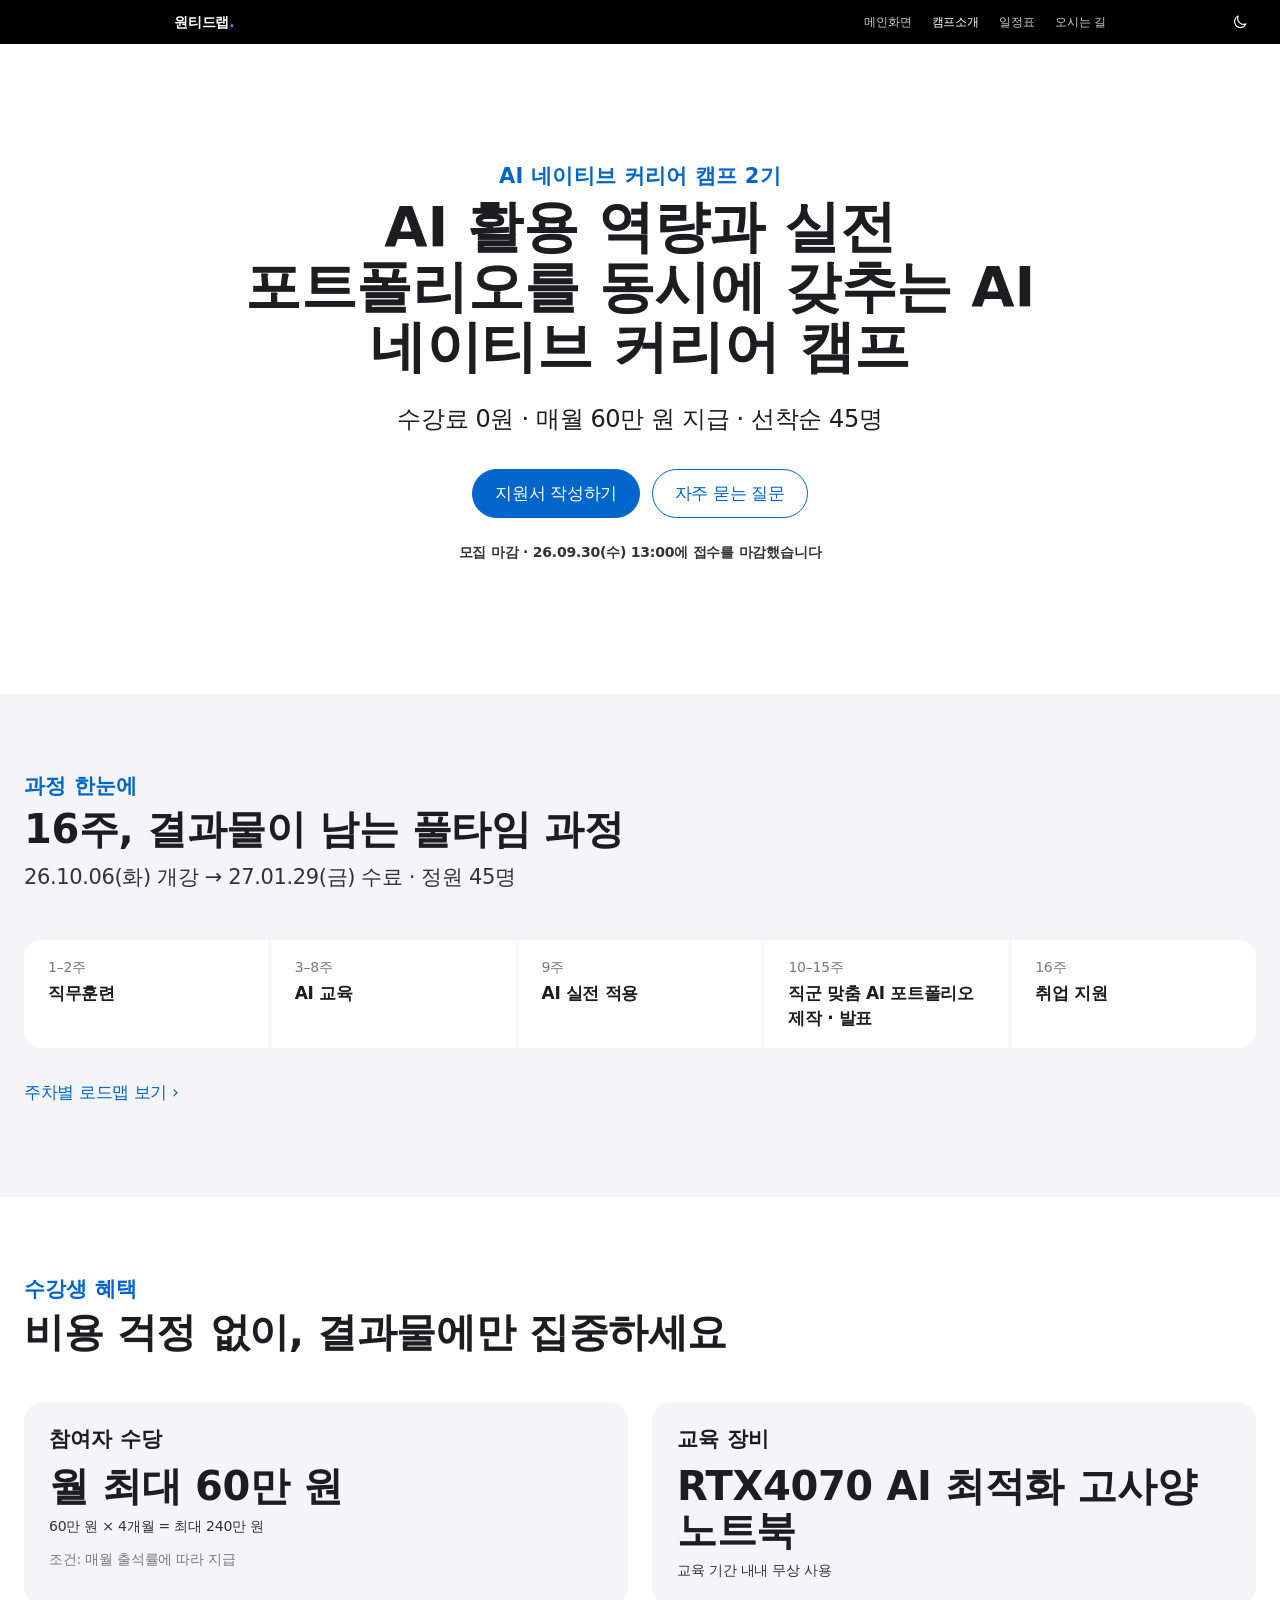
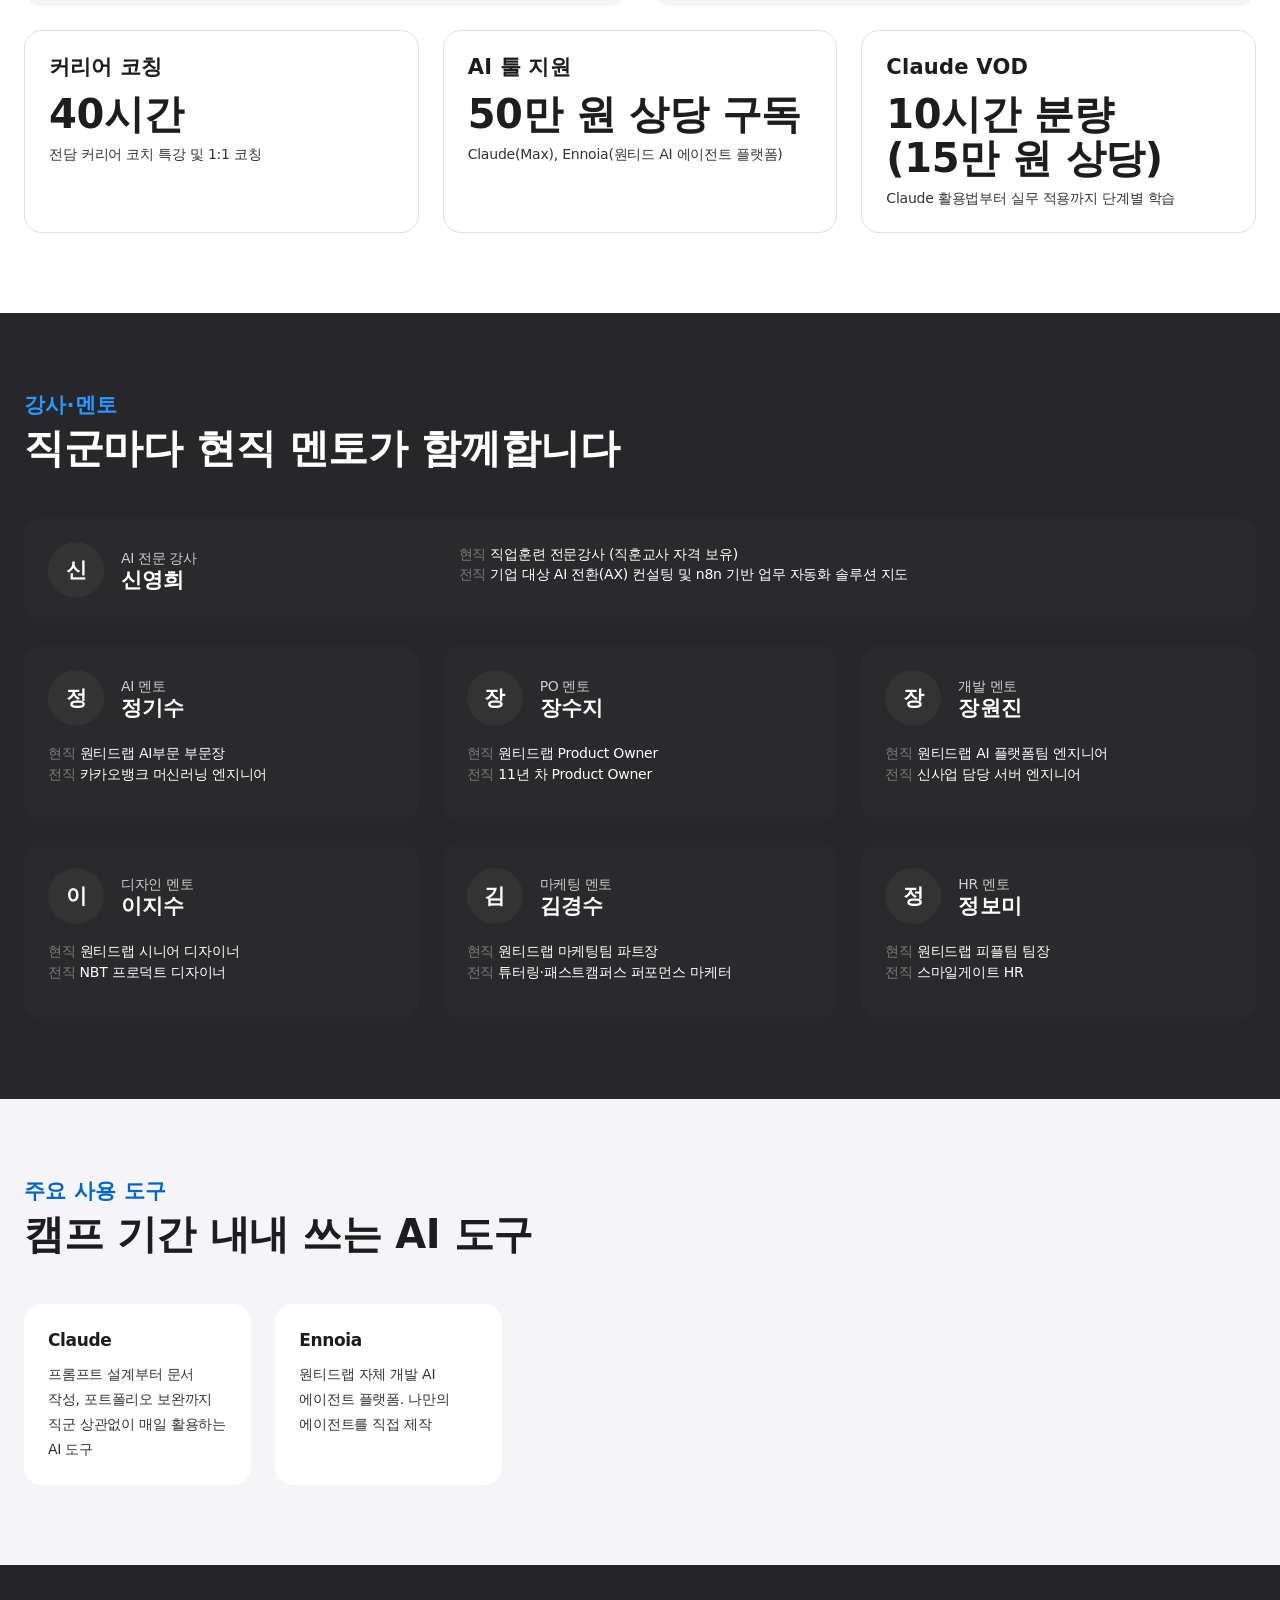
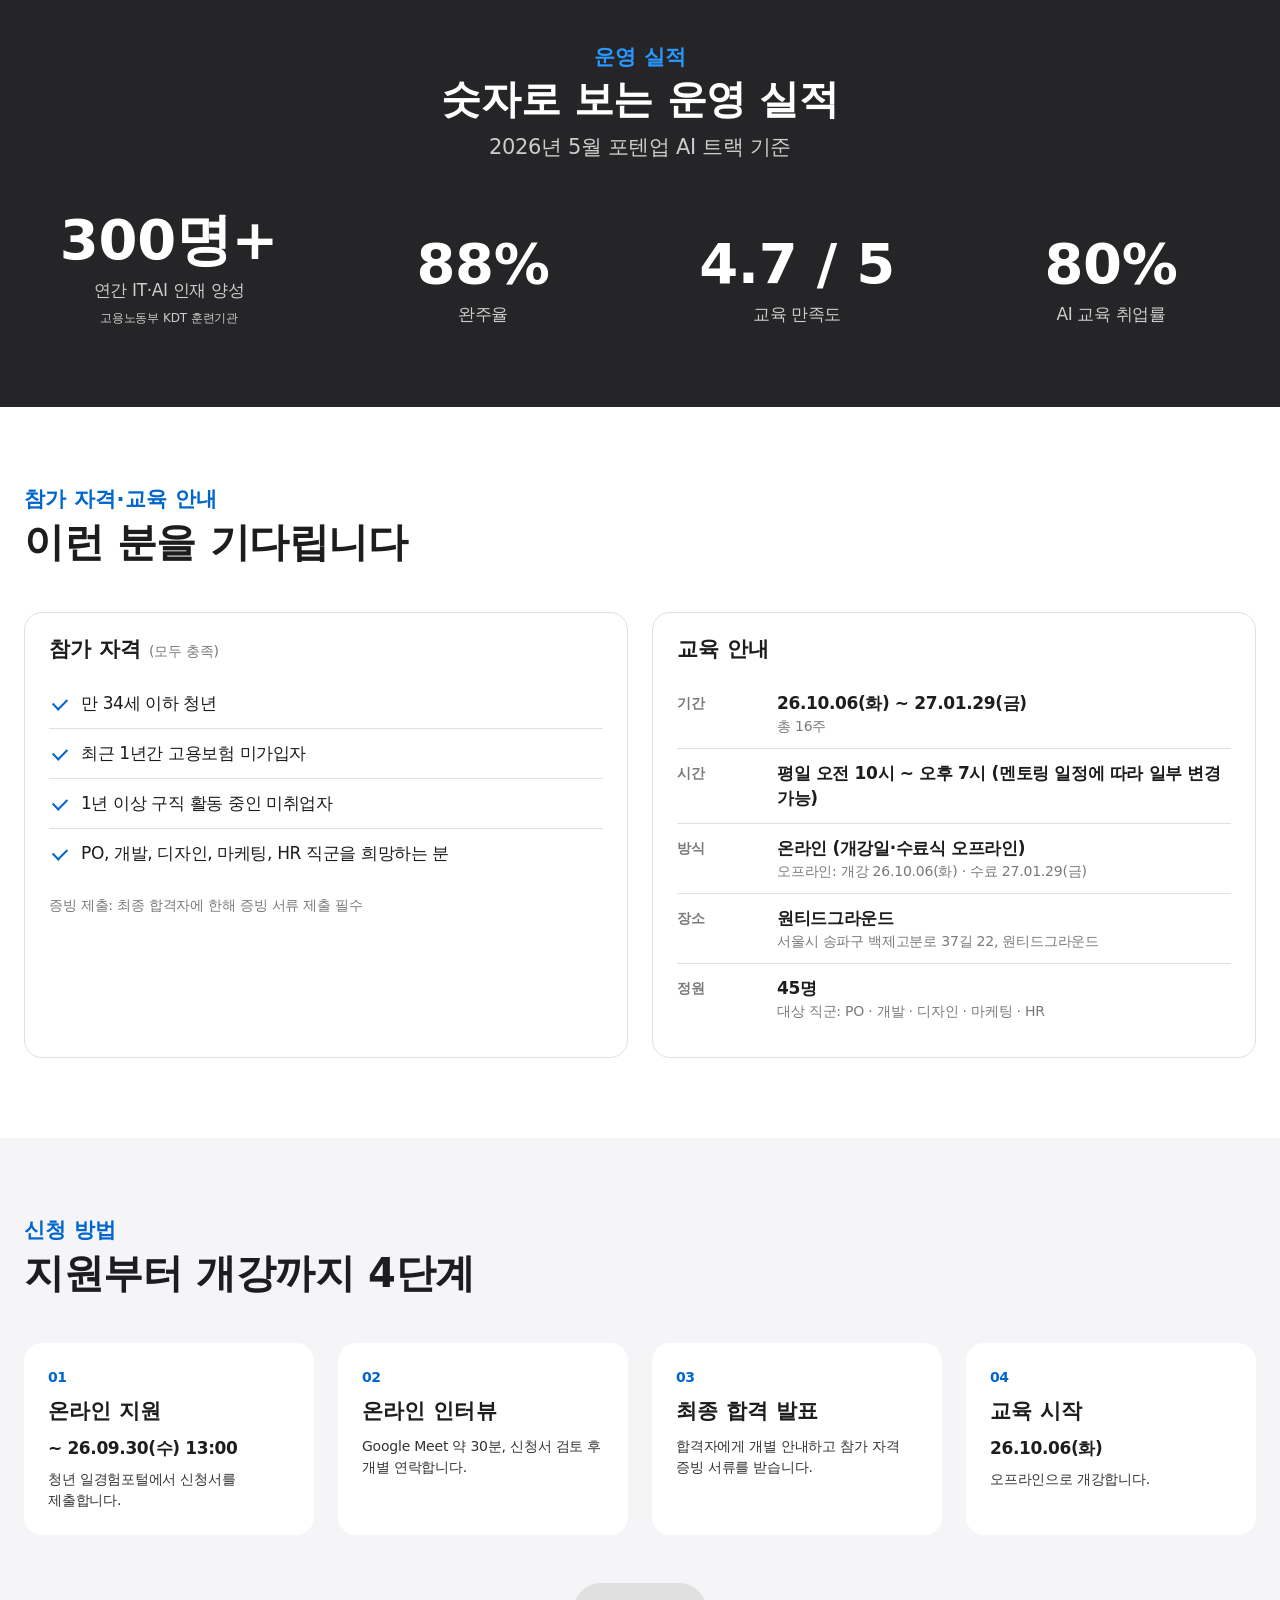
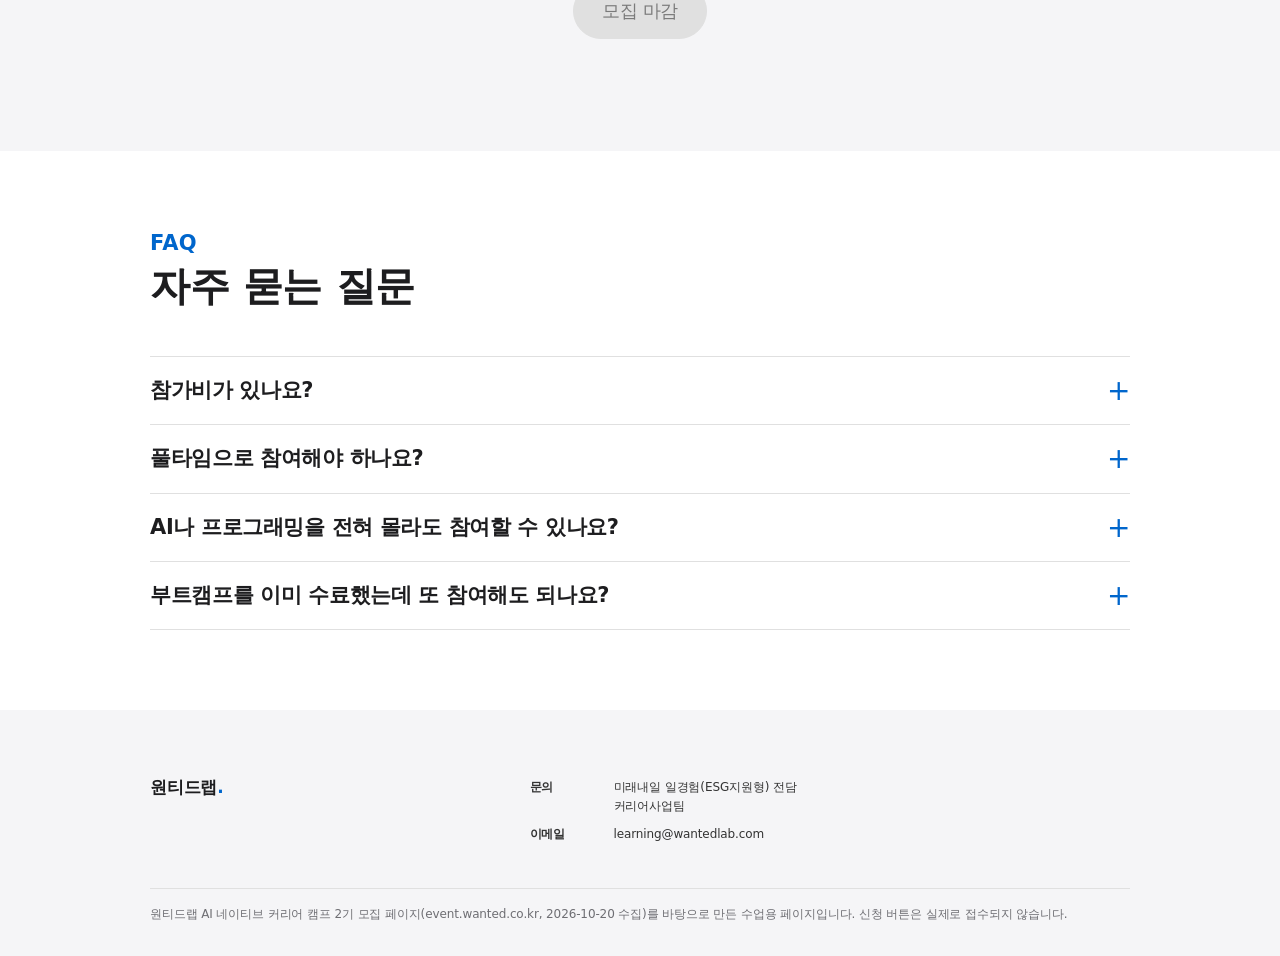
==== commit 1577c3f0: "모든 페이지 공통 헤더·푸터·다크 모드 적용 Co-Authored-By: Claude Sonnet 5.5 <noreply@anthropic.com>" ====
--- a/about/index.html
+++ b/about/index.html
@@ -5,26 +5,18 @@
   <meta name="viewport" content="width=device-width, initial-scale=1">
   <title>캠프소개 | AI 네이티브 커리어 캠프 2기</title>
   <meta name="description" content="AI 네이티브 커리어 캠프 2기 소개: 과정, 혜택, 강사·멘토, 참가 자격, 신청 방법, FAQ">
+  <script src="../js/theme.js"></script>
+  <link rel="stylesheet" href="../css/chrome.css">
   <link rel="stylesheet" href="css/about.css">
   <!-- 화면 값의 원천: docs/company.md → content/data.js -->
   <script src="../content/data.js" defer></script>
+  <script src="../js/chrome.js" defer></script>
   <script src="js/about.js" defer></script>
 </head>
-<body>
+<body data-page="about" data-root="../">
   <a class="skip" href="#main">본문으로 건너뛰기</a>
 
-  <header class="gnav">
-    <nav class="gnav__inner" aria-label="주요 메뉴">
-      <a class="gnav__brand" href="../index.html" data-bind="camp-title"></a>
-      <button class="gnav__toggle" type="button" aria-expanded="false" aria-controls="gnav-links">메뉴</button>
-      <ul class="gnav__links" id="gnav-links">
-        <li><a href="../index.html">메인화면</a></li>
-        <li><a href="index.html" aria-current="page">캠프소개</a></li>
-        <li><a href="../dayoff/index.html">일정표</a></li>
-        <li><a href="../location/index.html">오시는 길</a></li>
-      </ul>
-    </nav>
-  </header>
+  <header id="header"></header>
 
   <main id="main">
     <!-- 3. 캠프 개요: 캠프 정의 -->
@@ -147,22 +139,7 @@
     </section>
   </main>
 
-  <!-- 공통 푸터: 회사 정보 → 가상 고지 → 문의처 (company.md 2·1·11) -->
-  <footer class="footer">
-    <div class="container container--wide footer__grid">
-      <section aria-labelledby="footer-company">
-        <h2 class="footer__title" id="footer-company">회사 정보</h2>
-        <dl class="footer__info" id="footer-company-list"></dl>
-      </section>
-      <section aria-labelledby="footer-contact">
-        <h2 class="footer__title" id="footer-contact">문의처</h2>
-        <dl class="footer__info" id="footer-contact-list"></dl>
-      </section>
-    </div>
-    <div class="container container--wide">
-      <p class="footer__notice" data-bind="notice"></p>
-    </div>
-  </footer>
+  <footer id="footer"></footer>
 
   <noscript><p class="noscript">이 페이지는 JavaScript로 내용을 불러옵니다. 브라우저에서 JavaScript를 켜 주세요.</p></noscript>
 </body>
--- a/css/chrome.css
+++ b/css/chrome.css
@@ -0,0 +1,89 @@
+/* 모든 페이지 공통: 상단 메뉴·푸터·다크 모드 색.
+   js/chrome.js가 그리는 #header, #footer만 건드린다(페이지마다 쓰는 CSS와 섞이지 않도록 id로 한정).
+   홈(css/style.css)과 서브 페이지(about, dayoff, location)가 모두 이 파일을 읽는다. */
+
+:root {
+  --ch-nav: #000000;
+  --ch-nav-text: #cccccc;
+  --ch-footer-bg: #f5f5f7;
+  --ch-footer-ink: #333333;
+  --ch-muted: #6e6e73;
+  --ch-hairline: #e0e0e0;
+  --ch-logo-dot: #2997ff;
+  --ch-font: "SF Pro Text", system-ui, -apple-system, BlinkMacSystemFont, "Pretendard", "Apple SD Gothic Neo", "Malgun Gothic", "Inter", sans-serif;
+  --ch-font-display: "SF Pro Display", system-ui, -apple-system, BlinkMacSystemFont, "Pretendard", "Apple SD Gothic Neo", "Malgun Gothic", "Inter", sans-serif;
+}
+
+/* 다크 모드: 서브 페이지가 쓰는 색 변수 이름까지 함께 바꾼다 (:root[...]가 각 페이지의 :root보다 우선) */
+:root[data-theme="dark"] {
+  color-scheme: dark;
+  --ch-footer-bg: #161617;
+  --ch-footer-ink: #d2d2d7;
+  --ch-muted: #98989d;
+  --ch-hairline: #38383a;
+  --canvas: #000000;
+  --parchment: #161617;
+  --pearl: #232325;
+  --ink: #f5f5f7;
+  --ink-muted-80: #d2d2d7;
+  --ink-muted-48: #98989d;
+  --ink-muted: #98989d;
+  --hairline: #38383a;
+  --divider-soft: #2a2a2c;
+  --primary: #0071e3;
+}
+
+/* 세로 스크롤바 유무 때문에 페이지마다 헤더 위치가 밀리지 않게 한다 */
+html { overflow-y: scroll; }
+body { transition: background-color .25s, color .25s; }
+
+/* ---------- 헤더 ---------- */
+#header { position: sticky; top: 0; z-index: 100; height: 44px; background: var(--ch-nav); color: #fff; font-family: var(--ch-font); font-size: 12px; line-height: 1.47; letter-spacing: -0.12px; }
+:root[data-theme="dark"] #header { border-bottom: 1px solid #2a2a2c; }
+#header .header__inner { display: flex; align-items: center; gap: 24px; height: 44px; width: min(932px, 100% - 48px); margin-inline: auto; padding: 0; max-width: none; }
+#header a { text-decoration: none; }
+#header .logo { display: inline-flex; align-items: center; font-family: var(--ch-font-display); font-weight: 600; font-size: 14px; letter-spacing: -0.2px; color: #fff; white-space: nowrap; }
+#header .logo span { color: var(--ch-logo-dot); }
+#header .nav { display: flex; gap: 20px; margin: 0 0 0 auto; padding: 0; background: none; }
+#header .nav a { display: block; min-height: 0; padding: 0; line-height: 44px; font-size: 12px; font-weight: 400; letter-spacing: -0.12px; color: var(--ch-nav-text); opacity: 1; white-space: nowrap; }
+#header .nav a:hover, #header .nav a[aria-current="page"] { color: #fff; }
+#header .header__tools { display: flex; align-items: center; gap: 4px; }
+/* 넓은 화면에선 테마 버튼을 본문 폭 밖으로 빼서, 메뉴 위치가 모든 페이지에서 같게 한다 */
+@media (min-width: 1100px) { #header .header__tools { position: absolute; top: 6px; right: 24px; } }
+#header .icon-btn { display: grid; place-items: center; width: 32px; height: 32px; padding: 0; border: 0; border-radius: 50%; background: transparent; color: #fff; cursor: pointer; transition: background .15s, transform .12s; }
+#header .icon-btn:hover { background: rgba(255, 255, 255, 0.14); }
+#header .icon-btn:active { transform: scale(0.95); }
+#header .icon-btn svg { width: 18px; height: 18px; fill: none; stroke: currentColor; stroke-width: 1.6; stroke-linecap: round; stroke-linejoin: round; }
+#header .icon-btn .i-sun { display: none; }
+:root[data-theme="dark"] #header .icon-btn .i-sun { display: block; }
+:root[data-theme="dark"] #header .icon-btn .i-moon { display: none; }
+#header .menu-btn { display: none; flex-direction: column; justify-content: center; align-items: center; gap: 5px; }
+#header .menu-btn span { display: block; width: 16px; height: 1px; background: currentColor; }
+#header :focus-visible { outline: 2px solid #0071e3; outline-offset: 2px; }
+
+@media (max-width: 833px) {
+  #header .menu-btn { display: flex; }
+  #header .nav { position: absolute; top: 44px; left: 0; right: 0; margin: 0; flex-direction: column; gap: 0; background: var(--ch-nav); display: none; padding-bottom: 8px; }
+  #header .nav.is-open { display: flex; }
+  #header .nav a { padding: 0 24px; font-size: 14px; }
+  #header .header__tools { margin-left: auto; }
+}
+
+/* ---------- 푸터 ---------- */
+#footer { background: var(--ch-footer-bg); color: var(--ch-footer-ink); padding: 64px 0 32px; font-family: var(--ch-font); font-size: 12px; letter-spacing: -0.12px; line-height: 1.6; }
+#footer .container { width: min(980px, 100% - 48px); max-width: none; margin-inline: auto; padding: 0; }
+#footer .footer__grid { display: grid; grid-template-columns: 1.2fr 1fr 1fr; gap: 48px; border: 0; }
+#footer .logo { display: inline-block; margin: 0 0 8px; font-family: var(--ch-font-display); font-weight: 600; font-size: 17px; letter-spacing: -0.2px; color: var(--ink, #1d1d1f); }
+#footer .logo span { color: var(--primary, #0066cc); }
+#footer .defs { margin: 0; max-width: none; }
+#footer .defs div { display: grid; grid-template-columns: 72px 1fr; gap: 12px; padding: 4px 0; border: 0; }
+#footer .defs dt { font-size: 12px; font-weight: 600; color: var(--ch-footer-ink); padding: 0; }
+#footer .defs dd { margin: 0; }
+#footer .footer__notice { margin-top: 40px; padding-top: 16px; border-top: 1px solid var(--ch-hairline); color: var(--ch-muted); }
+
+@media (max-width: 833px) {
+  #footer .footer__grid { grid-template-columns: 1fr; gap: 24px; }
+}
+@media (prefers-reduced-motion: reduce) {
+  body, #header .icon-btn { transition: none; }
+}
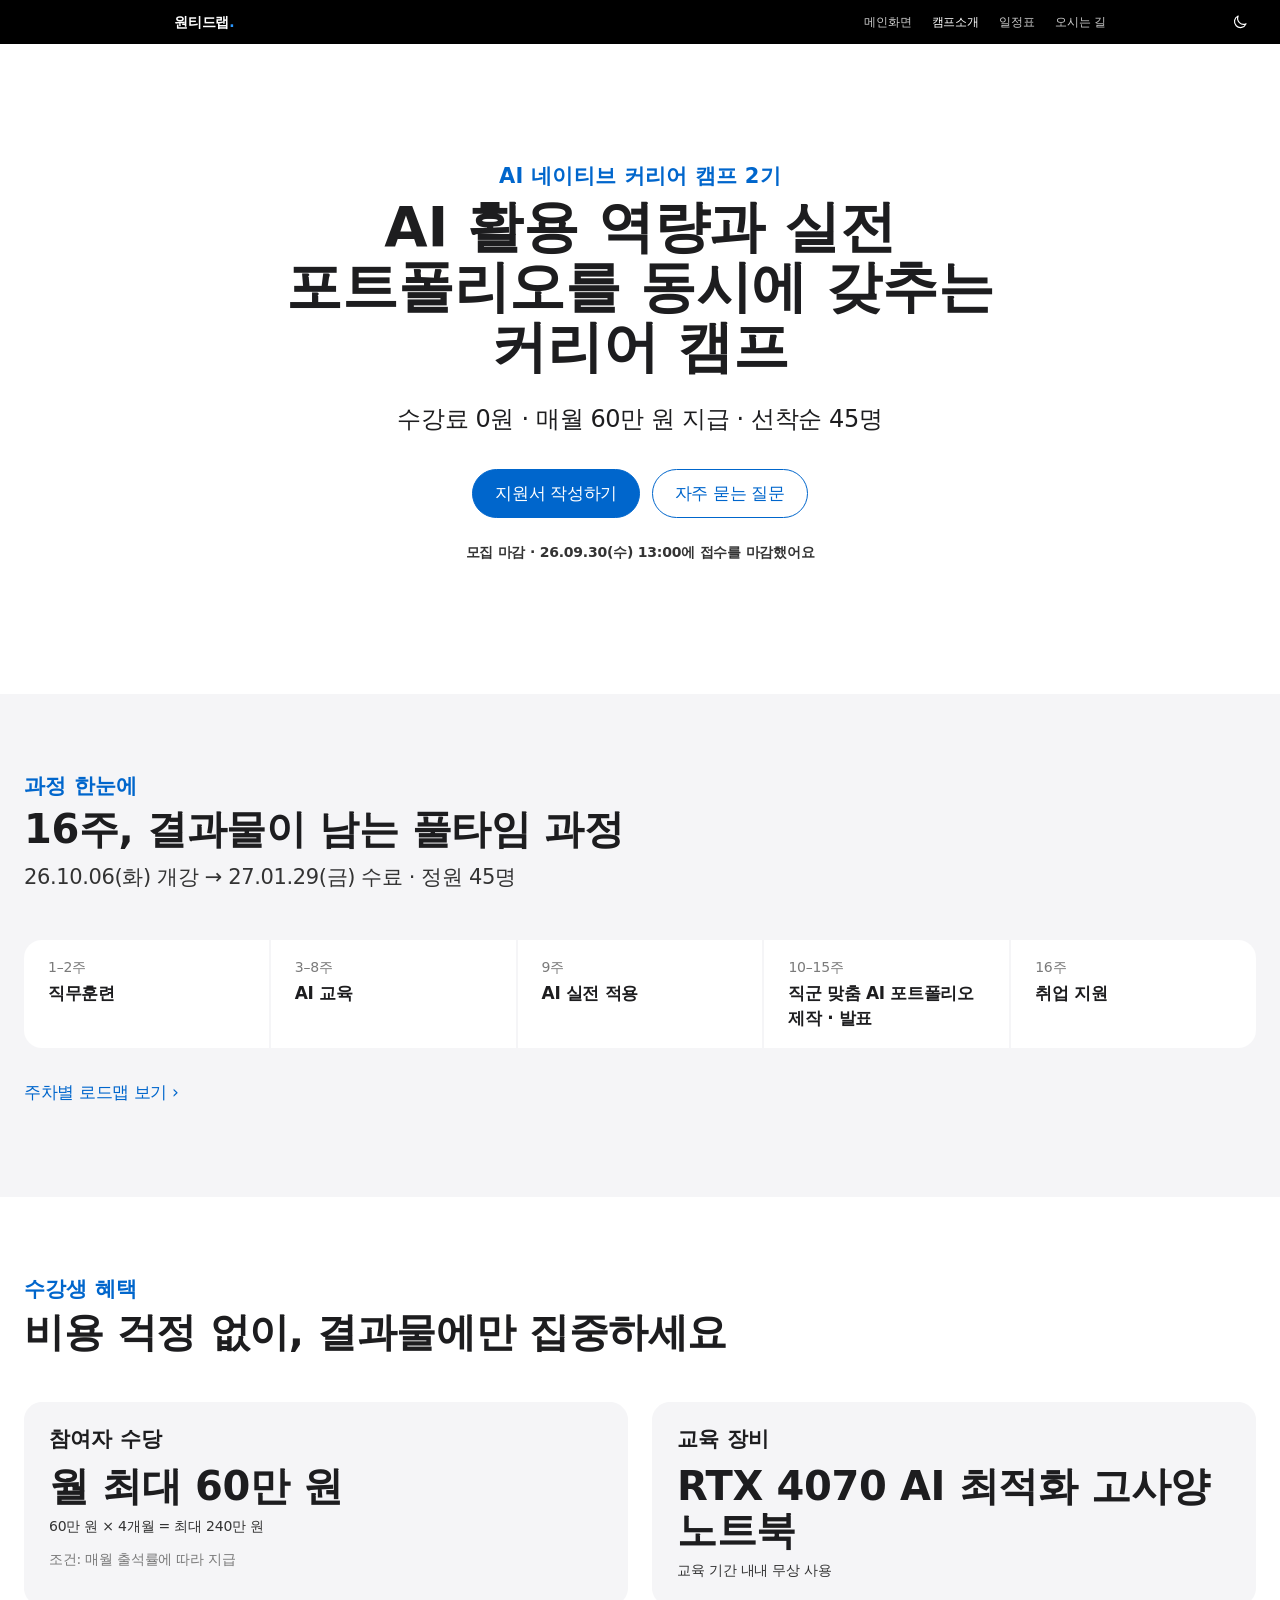
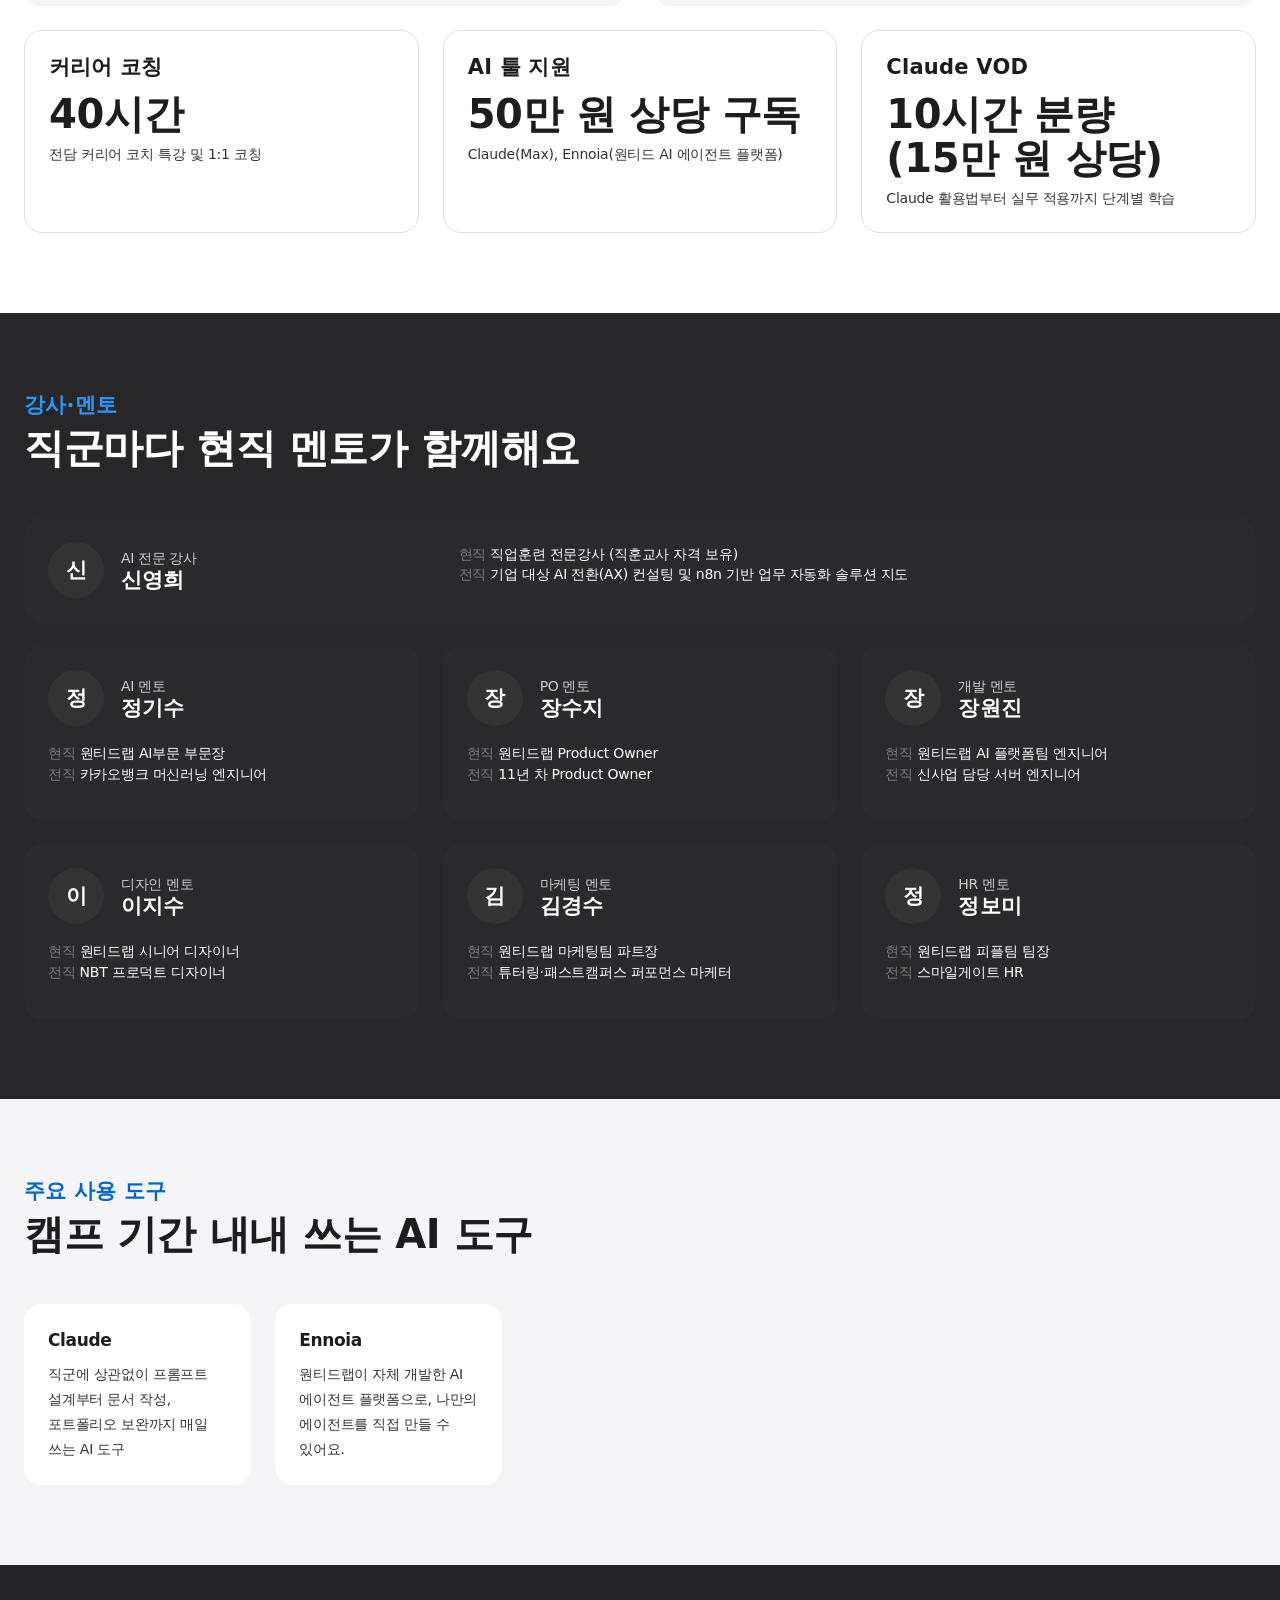
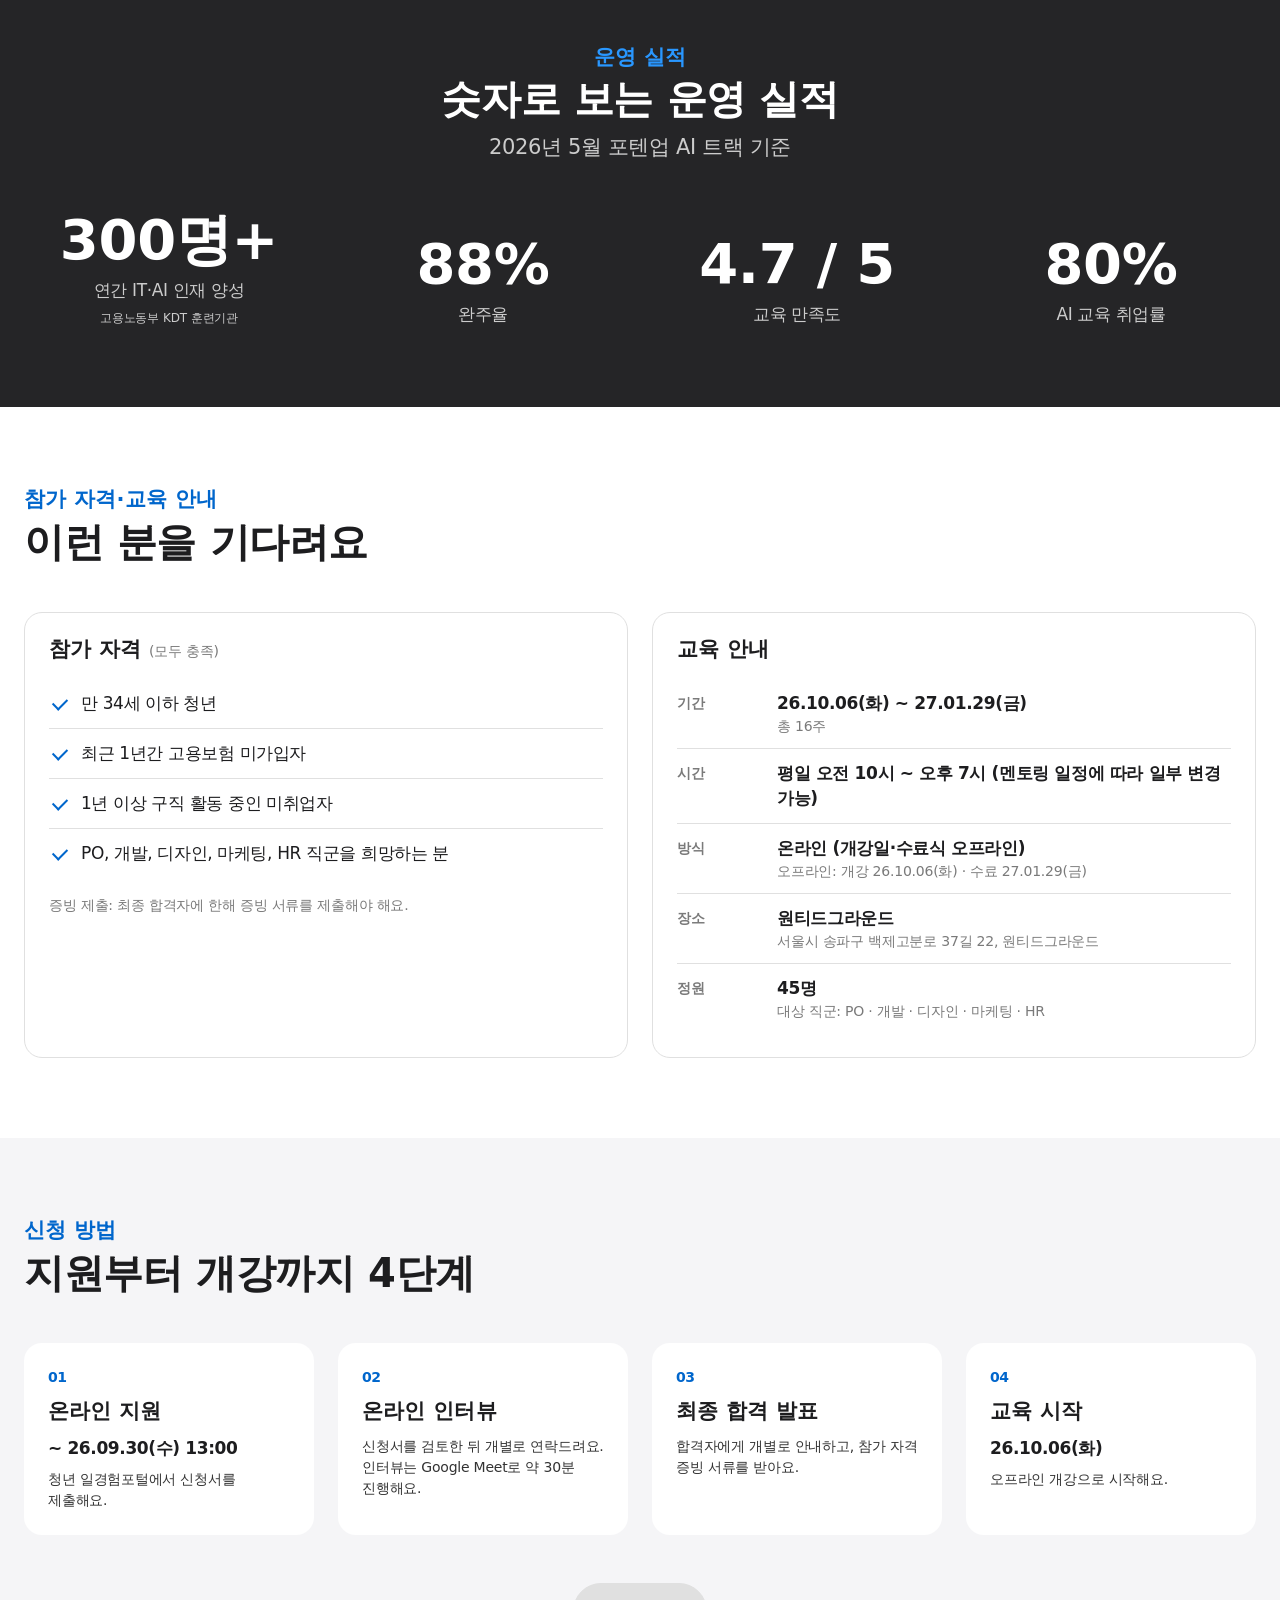
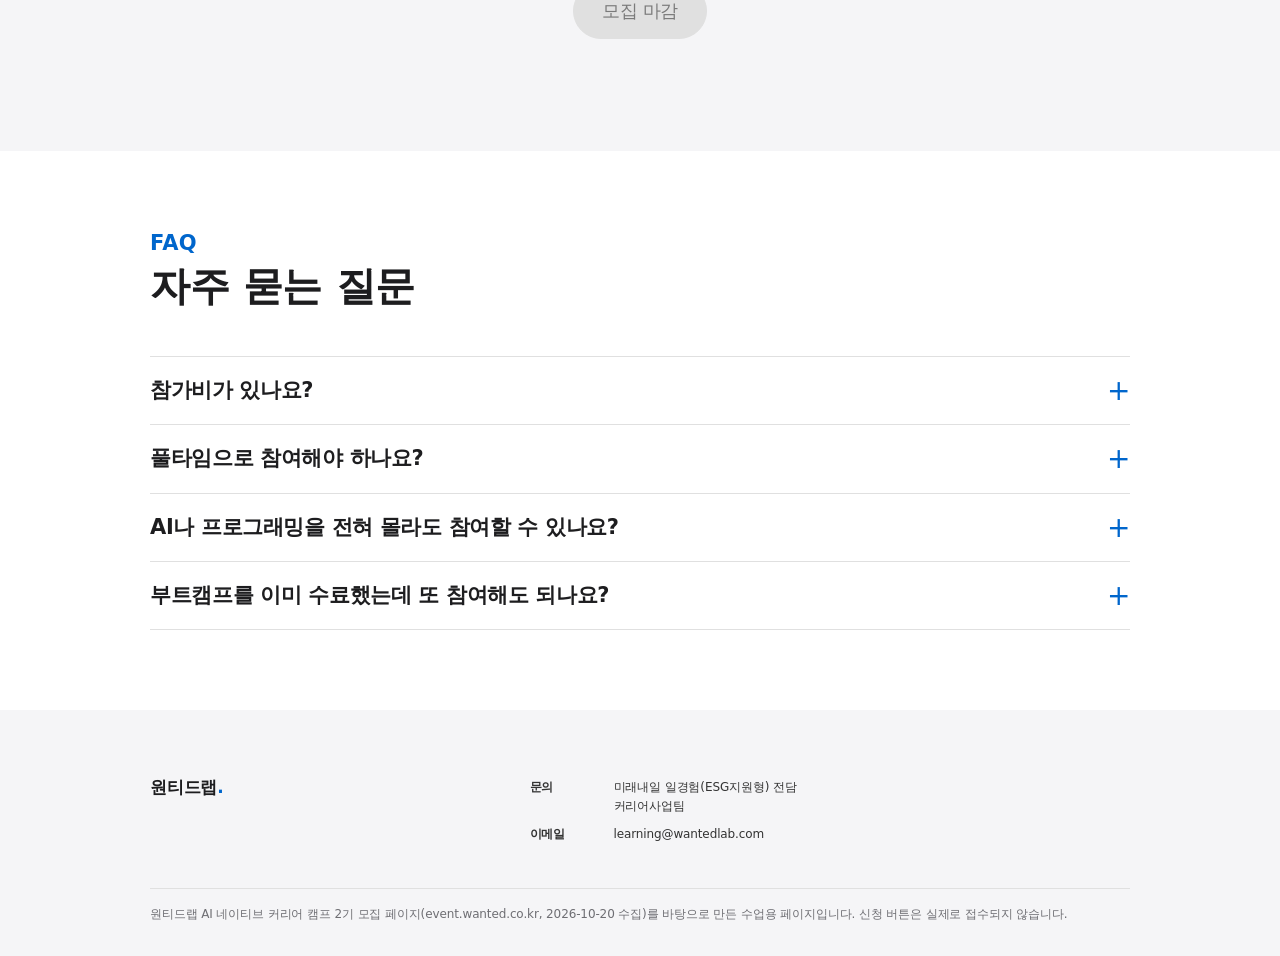
==== commit b98ef2ca: "히어로 영상 배경, 로드맵 색 수정, 각 탭 문구 다듬기 Co-Authored-By: Claude Sonnet 5.5 <noreply@anthropic.com>" ====
--- a/about/index.html
+++ b/about/index.html
@@ -62,7 +62,7 @@
       <div class="container container--wide">
         <header class="section-head">
           <p class="eyebrow">강사·멘토</p>
-          <h2 id="people-heading">직군마다 현직 멘토가 함께합니다</h2>
+          <h2 id="people-heading">직군마다 현직 멘토가 함께해요</h2>
         </header>
         <div class="grid grid--3" id="people-list"></div>
       </div>
@@ -96,7 +96,7 @@
       <div class="container container--wide">
         <header class="section-head">
           <p class="eyebrow">참가 자격·교육 안내</p>
-          <h2 id="eligibility-heading">이런 분을 기다립니다</h2>
+          <h2 id="eligibility-heading">이런 분을 기다려요</h2>
         </header>
         <div class="split">
           <article class="card card--line">
